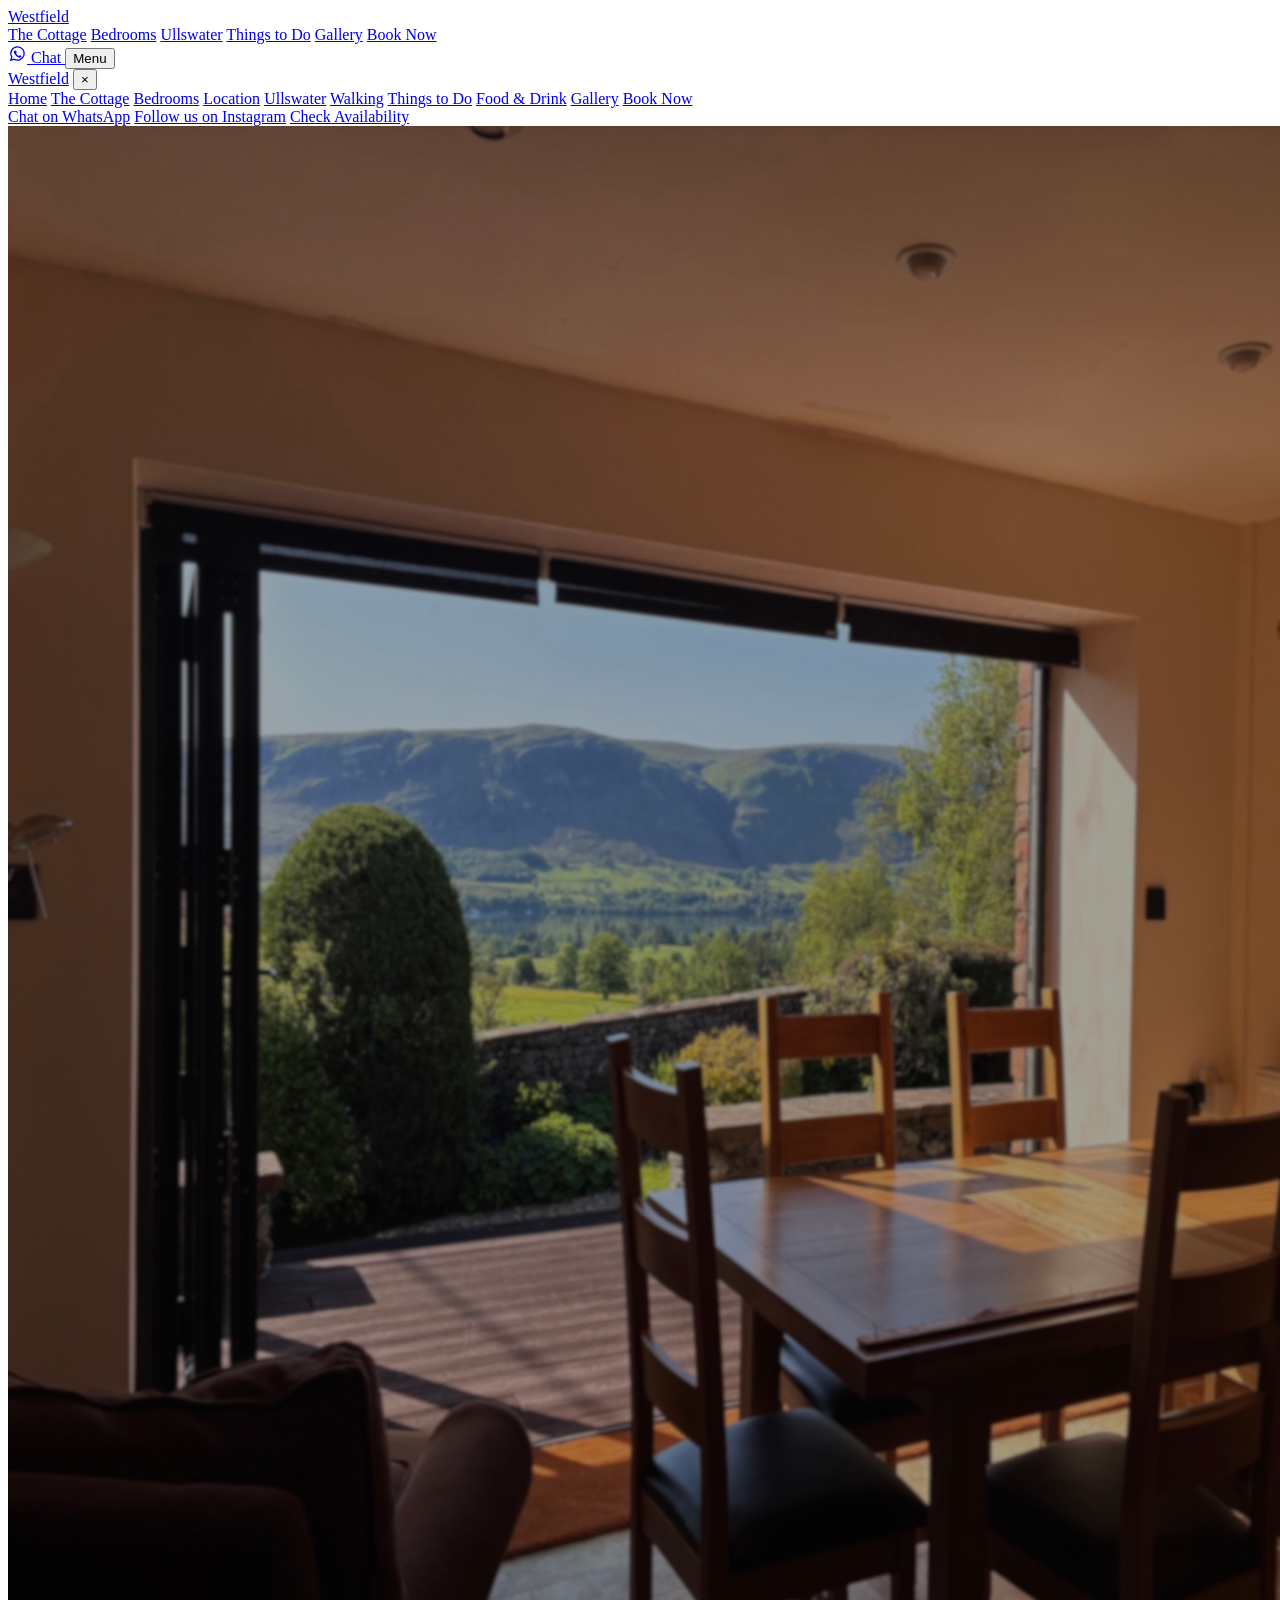
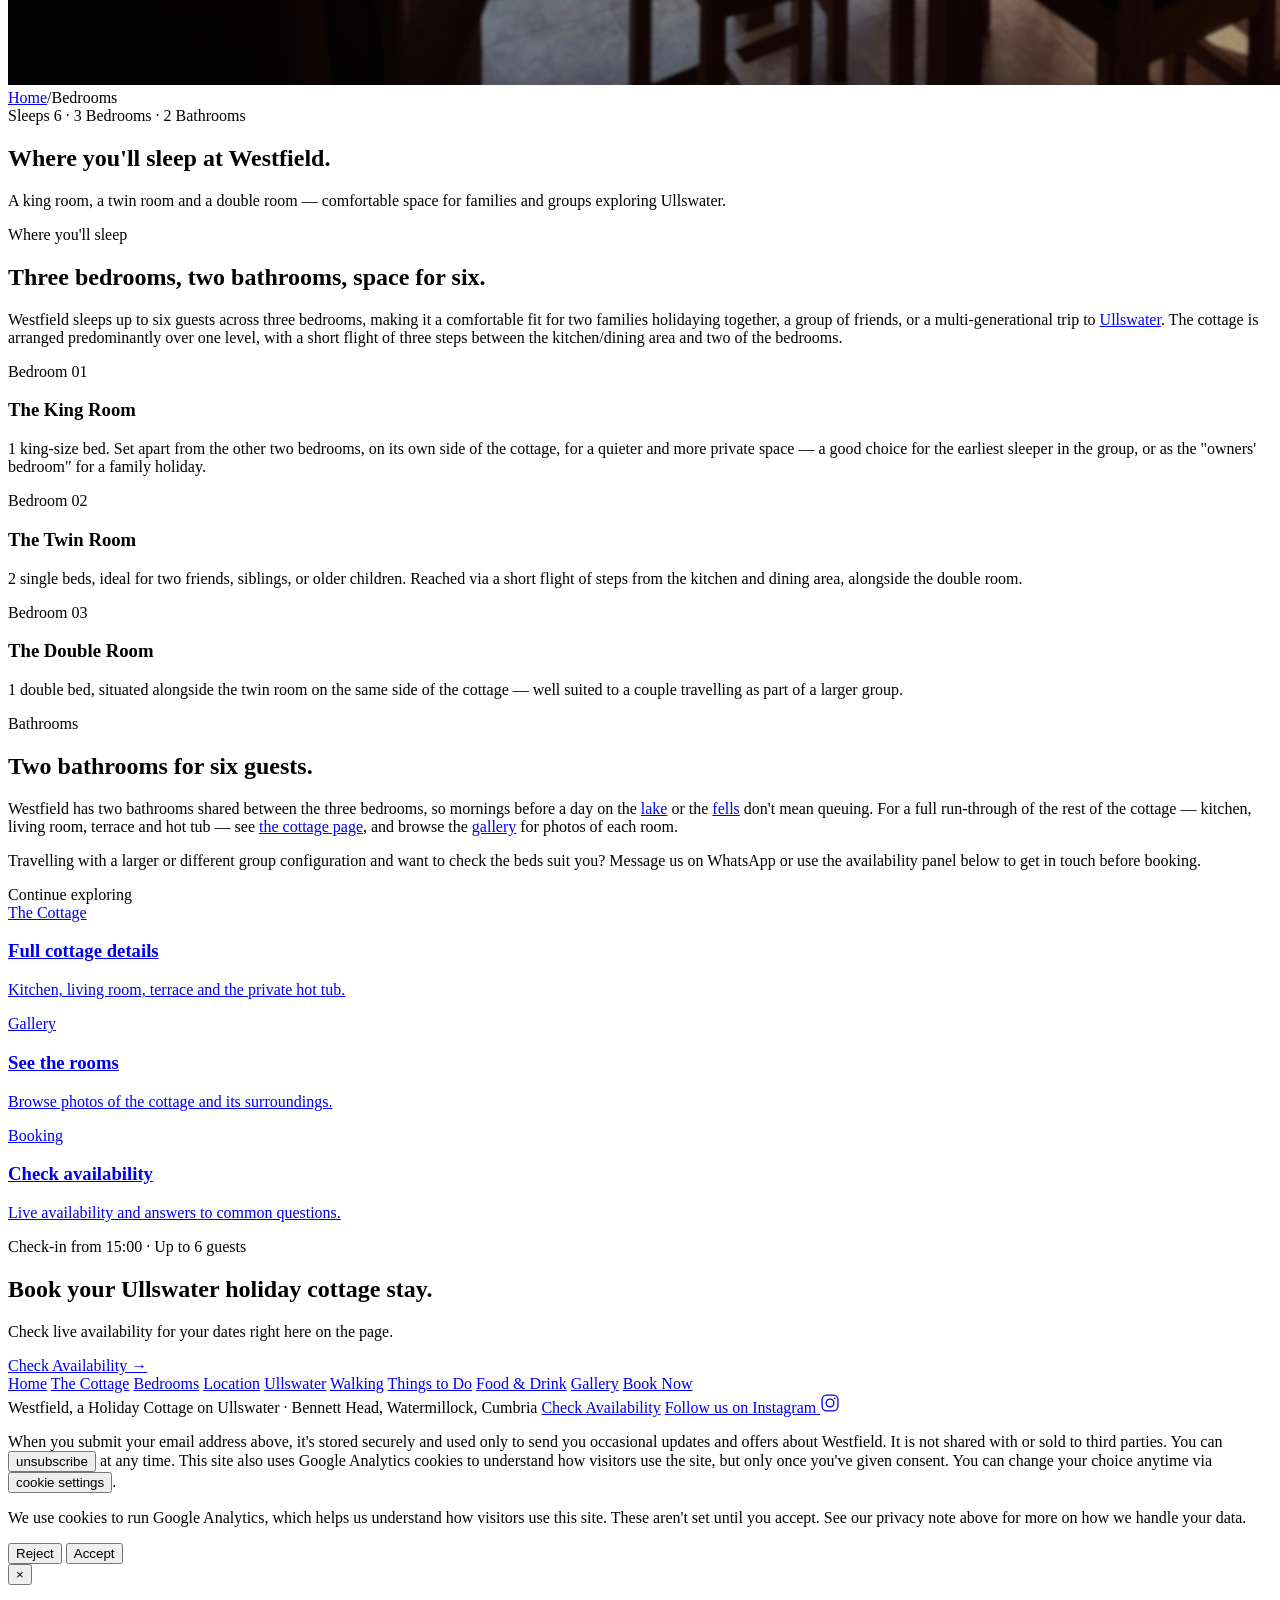
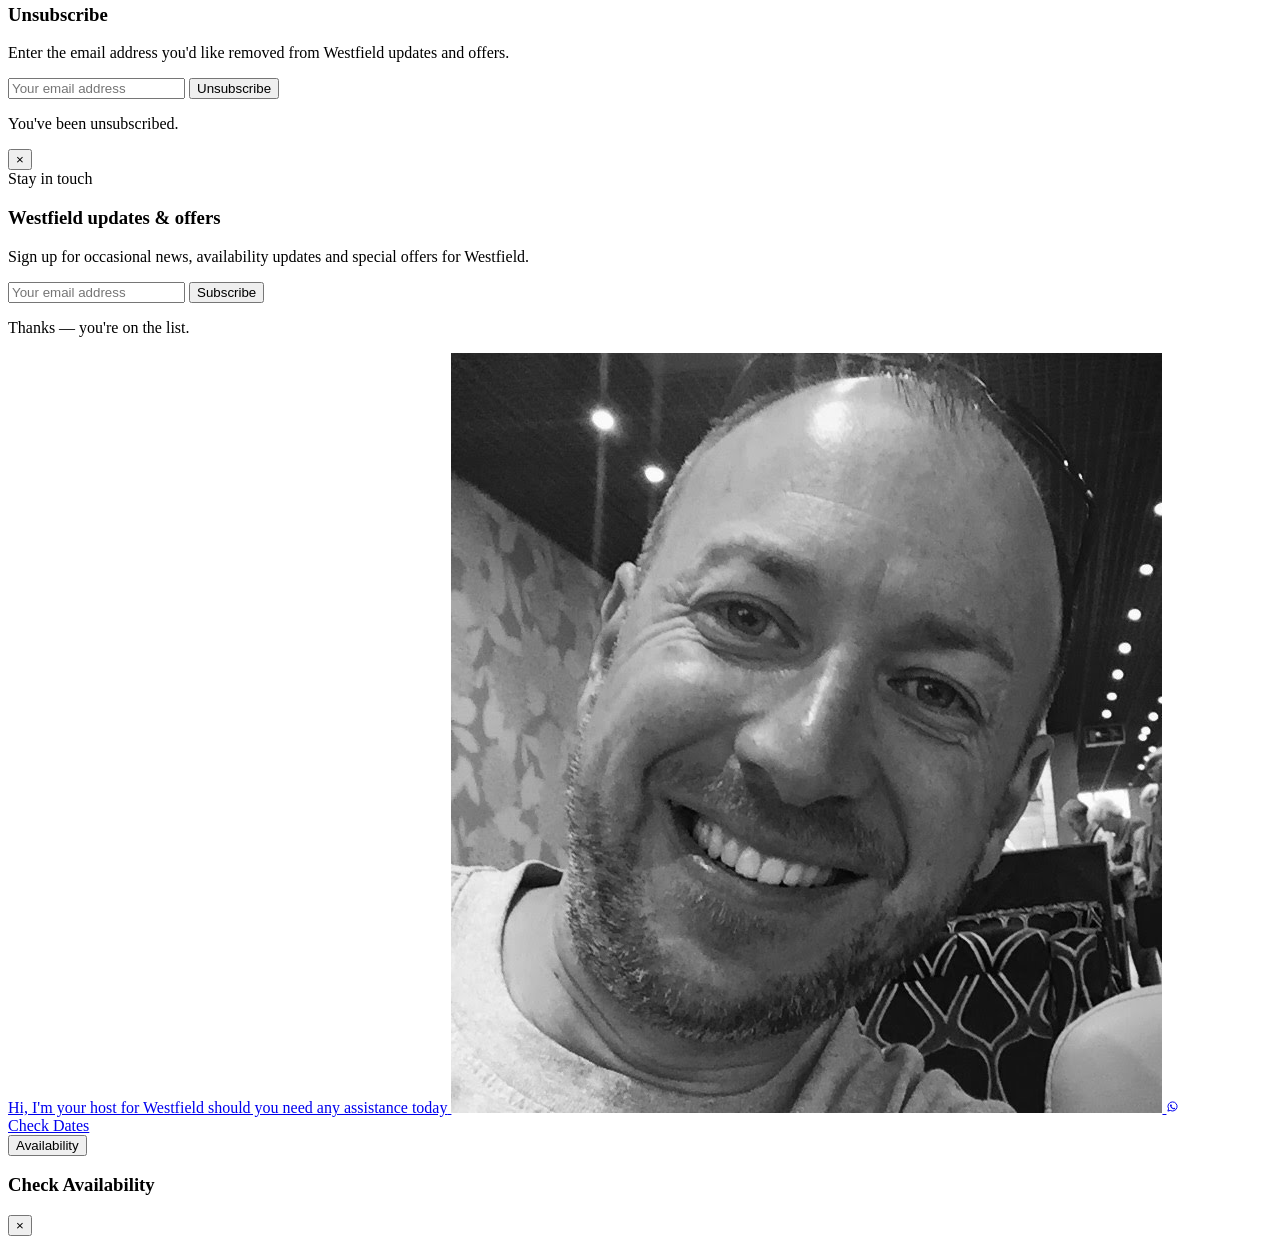
==== bedrooms.html @ de047c71 "Add files via upload" ====
<!DOCTYPE html>
<html lang="en-GB">
<head>
<meta charset="UTF-8">
<meta name="viewport" content="width=device-width, initial-scale=1.0">
<meta name="theme-color" content="#1a2429">
<title>Bedrooms · Sleeps 6 in 3 Bedrooms | Westfield, Ullswater</title>
<meta name="description" content="Full bedroom details for Westfield: a king room, a twin room and a double room, with two bathrooms, sleeping up to six guests near Ullswater, Watermillock.">
<meta name="robots" content="index, follow">
<link rel="canonical" href="https://www.staywestfield.uk/bedrooms.html">
<meta property="og:title" content="Bedrooms · Sleeps 6 in 3 Bedrooms | Westfield, Ullswater">
<meta property="og:description" content="Full bedroom details for Westfield: a king room, a twin room and a double room, with two bathrooms, sleeping up to six guests near Ullswater, Watermillock.">
<meta property="og:type" content="website">
<meta property="og:url" content="https://www.staywestfield.uk/bedrooms.html">
<meta property="og:image" content="https://www.staywestfield.uk/images/dining_ullswater_view.jpg">
<meta property="og:locale" content="en_GB">
<meta name="twitter:card" content="summary_large_image">
<link rel="icon" href="images/logo.png">
<link rel="preconnect" href="https://fonts.googleapis.com">
<link rel="preconnect" href="https://fonts.gstatic.com" crossorigin>
<link href="https://fonts.googleapis.com/css2?family=Fraunces:opsz,wght@9..144,300;9..144,400;9..144,500;9..144,600&family=Public+Sans:wght@300;400;500;600&family=IBM+Plex+Mono:wght@400;500&display=swap" rel="stylesheet">
<link rel="stylesheet" href="assets/styles.css">
<script type="application/ld+json">
{
  "@context": "https://schema.org",
  "@type": "BreadcrumbList",
  "itemListElement": [
    { "@type": "ListItem", "position": 1, "name": "Home", "item": "https://www.staywestfield.uk/" },
    { "@type": "ListItem", "position": 2, "name": "Bedrooms", "item": "https://www.staywestfield.uk/bedrooms.html" }
  ]
}
</script>

</head>
<body>

<header>
  <a href="index.html" class="mark">Westfield</a>
  <div class="header-right">
    <nav id="siteNav">
      <a href="cottage.html">The Cottage</a>
      <a href="bedrooms.html" aria-current="page">Bedrooms</a>
      <a href="ullswater.html">Ullswater</a>
      <a href="things-to-do.html">Things to Do</a>
      <a href="gallery.html">Gallery</a>
      <a href="booking.html">Book Now</a>
    </nav>
    <a href="https://wa.me/447554334030?text=Hi%20I%20would%20like%20to%20connect%20regarding%20Westfield%20On%20Ullswater" target="_blank" rel="noopener" class="header-whatsapp" aria-label="Message us on WhatsApp">
      <svg viewBox="0 0 24 24" width="19" height="19" fill="none" stroke="currentColor" stroke-width="1.6" aria-hidden="true">
        <path d="M12 3.5a8.4 8.4 0 0 0-7.2 12.7L3.5 20.5l4.4-1.3A8.4 8.4 0 1 0 12 3.5z"/>
        <path d="M8.7 8.9c.2-.5.4-.5.6-.5h.5c.2 0 .4 0 .5.4.2.5.6 1.5.6 1.6.1.1.1.3 0 .4-.1.2-.1.3-.2.4l-.4.4c-.1.1-.2.2-.1.4.2.3.7 1.1 1.5 1.8.9.8 1.6 1 1.9 1.2.2.1.3.1.4 0l.6-.7c.2-.2.3-.2.5-.1l1.4.7c.2.1.3.1.4.3 0 .1 0 .8-.3 1.2-.3.4-1.1.9-1.9.9-1 0-2.6-.4-4.2-2-1.7-1.6-2.6-3.5-2.7-3.8-.1-.3-.6-1.1-.6-1.9 0-.8.4-1.2.5-1.4z" fill="currentColor" stroke="none"/>
      </svg>
      <span class="header-whatsapp-label">Chat</span>
    </a>
    <button class="menu-trigger" id="menuTrigger" aria-expanded="false" aria-controls="mobileMenu">Menu</button>
  </div>
</header>

<div class="mobile-menu" id="mobileMenu">
  <div class="mobile-menu-top">
    <a href="index.html" class="mark">Westfield</a>
    <button class="mobile-menu-close" id="mobileMenuClose" aria-label="Close menu">&times;</button>
  </div>
  <nav>
    <a href="index.html">Home</a>
    <a href="cottage.html">The Cottage</a>
    <a href="bedrooms.html">Bedrooms</a>
    <a href="location.html">Location</a>
    <a href="ullswater.html">Ullswater</a>
    <a href="walking.html">Walking</a>
    <a href="things-to-do.html">Things to Do</a>
    <a href="food-drink.html">Food &amp; Drink</a>
    <a href="gallery.html">Gallery</a>
    <a href="booking.html">Book Now</a>
  </nav>
  <div class="mobile-menu-footer">
    <a href="https://wa.me/447554334030?text=Hi%20I%20would%20like%20to%20connect%20regarding%20Westfield%20On%20Ullswater" target="_blank" rel="noopener">Chat on WhatsApp</a>
    <a href="https://www.instagram.com/westfieldonullswater/?utm_source=ig_web_button_share_sheet" target="_blank" rel="noopener">Follow us on Instagram</a>
    <a href="#" class="open-availability">Check Availability</a>
  </div>
</div>

<section class="subhero">
  <div class="subhero-media"><img src="images/dining_ullswater_view.jpg" alt="Interior of Westfield holiday cottage near Ullswater, Watermillock" loading="eager" fetchpriority="high" decoding="async"></div>
  <div class="subhero-scrim"></div>
  <nav class="breadcrumb" aria-label="Breadcrumb">
    <a href="index.html">Home</a><span>/</span><span aria-current="page">Bedrooms</span>
  </nav>
  <div class="subhero-content">
    <div class="eyebrow">Sleeps 6 · 3 Bedrooms · 2 Bathrooms</div>
    <h1>Where you'll sleep at Westfield.</h1>
    <p>A king room, a twin room and a double room — comfortable space for families and groups exploring Ullswater.</p>
  </div>
</section>

<section class="about" id="about">
  <div class="wrap">
    <div class="reveal section-intro left">
      <div class="eyebrow">Where you'll sleep</div>
      <h2>Three bedrooms, two bathrooms, space for six.</h2>
      <div class="prose">
        <p>Westfield sleeps up to six guests across three bedrooms, making it a comfortable fit for two families holidaying together, a group of friends, or a multi-generational trip to <a href="ullswater.html">Ullswater</a>. The cottage is arranged predominantly over one level, with a short flight of three steps between the kitchen/dining area and two of the bedrooms.</p>
      </div>
    </div>
  </div>
</section>

<section class="rooms">
  <div class="wrap">
    <div class="room-grid">
      <div class="room-card reveal">
        <div class="room-num">Bedroom 01</div>
        <h3>The King Room</h3>
        <p>1 king-size bed. Set apart from the other two bedrooms, on its own side of the cottage, for a quieter and more private space — a good choice for the earliest sleeper in the group, or as the "owners' bedroom" for a family holiday.</p>
      </div>
      <div class="room-card reveal">
        <div class="room-num">Bedroom 02</div>
        <h3>The Twin Room</h3>
        <p>2 single beds, ideal for two friends, siblings, or older children. Reached via a short flight of steps from the kitchen and dining area, alongside the double room.</p>
      </div>
      <div class="room-card reveal">
        <div class="room-num">Bedroom 03</div>
        <h3>The Double Room</h3>
        <p>1 double bed, situated alongside the twin room on the same side of the cottage — well suited to a couple travelling as part of a larger group.</p>
      </div>
    </div>
  </div>
</section>

<section class="about">
  <div class="wrap">
    <div class="reveal section-intro left">
      <div class="eyebrow">Bathrooms</div>
      <h2>Two bathrooms for six guests.</h2>
      <div class="prose">
        <p>Westfield has two bathrooms shared between the three bedrooms, so mornings before a day on the <a href="ullswater.html">lake</a> or the <a href="walking.html">fells</a> don't mean queuing. For a full run-through of the rest of the cottage — kitchen, living room, terrace and hot tub — see <a href="cottage.html">the cottage page</a>, and browse the <a href="gallery.html">gallery</a> for photos of each room.</p>
        <p>Travelling with a larger or different group configuration and want to check the beds suit you? Message us on WhatsApp or use the availability panel below to get in touch before booking.</p>
      </div>
    </div>
  </div>
</section>
<section class="explore-more">
  <div class="wrap">
    <div class="eyebrow">Continue exploring</div>
    <div class="explore-grid">
      <a class="explore-card reveal" href="cottage.html">
        <div class="eyebrow">The Cottage</div>
        <h3>Full cottage details</h3>
        <p>Kitchen, living room, terrace and the private hot tub.</p>
      </a>
      <a class="explore-card reveal" href="gallery.html">
        <div class="eyebrow">Gallery</div>
        <h3>See the rooms</h3>
        <p>Browse photos of the cottage and its surroundings.</p>
      </a>
      <a class="explore-card reveal" href="booking.html">
        <div class="eyebrow">Booking</div>
        <h3>Check availability</h3>
        <p>Live availability and answers to common questions.</p>
      </a>
    </div>
  </div>
</section><section class="cta" id="book">
  <div class="wrap">
    <div class="eyebrow" style="justify-content:center;">Check-in from 15:00 · Up to 6 guests</div>
    <h2>Book your Ullswater holiday cottage stay.</h2>
    <p>Check live availability for your dates right here on the page.</p>
    <a class="btn open-availability" href="#">Check Availability →</a>
  </div>
</section>

<footer>
  <nav class="footer-sitemap" aria-label="Site pages">
    <div class="wrap">
      <a href="index.html">Home</a>
      <a href="cottage.html">The Cottage</a>
      <a href="bedrooms.html">Bedrooms</a>
      <a href="location.html">Location</a>
      <a href="ullswater.html">Ullswater</a>
      <a href="walking.html">Walking</a>
      <a href="things-to-do.html">Things to Do</a>
      <a href="food-drink.html">Food &amp; Drink</a>
      <a href="gallery.html">Gallery</a>
      <a href="booking.html">Book Now</a>
    </div>
  </nav>
  <div class="wrap footer-inner">
    <span>Westfield, a Holiday Cottage on Ullswater · Bennett Head, Watermillock, Cumbria</span>
    <a href="#" class="open-availability footer-check-availability">Check Availability</a>
    <a href="https://www.instagram.com/westfieldonullswater/?utm_source=ig_web_button_share_sheet" target="_blank" rel="noopener" class="footer-social" aria-label="Follow Westfield on Instagram">
      <span class="footer-social-label">Follow us on Instagram</span>
      <svg viewBox="0 0 24 24" width="20" height="20" fill="none" stroke="currentColor" stroke-width="1.6" aria-hidden="true">
        <rect x="2.5" y="2.5" width="19" height="19" rx="5.5"/>
        <circle cx="12" cy="12" r="4.6"/>
        <circle cx="17.6" cy="6.4" r="1.1" fill="currentColor" stroke="none"/>
      </svg>
    </a>
  </div>
</footer>

<div class="privacy-note">
  <p>When you submit your email address above, it's stored securely and used only to send you occasional updates and offers about Westfield. It is not shared with or sold to third parties. You can <button type="button" class="privacy-unsub-trigger" id="unsubTrigger">unsubscribe</button> at any time. This site also uses Google Analytics cookies to understand how visitors use the site, but only once you've given consent. You can change your choice anytime via <button type="button" class="cookie-settings-trigger" id="cookieSettingsTrigger">cookie settings</button>.</p>
</div>

<div class="cookie-banner" id="cookieBanner">
  <p>We use cookies to run Google Analytics, which helps us understand how visitors use this site. These aren't set until you accept. See our privacy note above for more on how we handle your data.</p>
  <div class="cookie-banner-actions">
    <button type="button" class="cookie-reject" id="cookieReject">Reject</button>
    <button type="button" class="cookie-accept" id="cookieAccept">Accept</button>
  </div>
</div>

<div class="modal-overlay" id="unsubOverlay">
  <div class="modal-box" id="unsubBox">
    <button class="modal-close" id="unsubClose" aria-label="Close">&times;</button>
    <h3>Unsubscribe</h3>
    <p>Enter the email address you'd like removed from Westfield updates and offers.</p>
    <form class="modal-form" id="unsubForm">
      <input type="email" name="email" placeholder="Your email address" required aria-label="Email address">
      <button type="submit">Unsubscribe</button>
    </form>
    <p class="modal-success">You've been unsubscribed.</p>
  </div>
</div>

<div class="newsletter-box" id="newsletterBox">
  <button class="newsletter-close" id="newsletterClose" aria-label="Close">&times;</button>
  <div class="eyebrow">Stay in touch</div>
  <h3>Westfield updates &amp; offers</h3>
  <p>Sign up for occasional news, availability updates and special offers for Westfield.</p>
  <form class="newsletter-form" id="newsletterForm">
    <input type="email" name="email" placeholder="Your email address" required aria-label="Email address">
    <button type="submit">Subscribe</button>
  </form>
  <p class="newsletter-success">Thanks — you're on the list.</p>
</div>

<a href="https://wa.me/447554334030?text=Hi%20I%20would%20like%20to%20connect%20regarding%20Westfield%20On%20Ullswater" target="_blank" rel="noopener" class="chat-bubble" id="chatBubble" aria-label="Chat with us on WhatsApp">
  <span class="chat-greeting">Hi, I'm your host for Westfield should you need any assistance today</span>
  <span class="chat-avatar-wrap">
    <span class="chat-bubble-avatar">
      <img src="images/selfie.jpg" alt="James, host of Westfield" loading="lazy" decoding="async">
    </span>
    <span class="chat-bubble-badge">
      <svg viewBox="0 0 24 24" width="13" height="13" fill="none" stroke="currentColor" stroke-width="1.8" aria-hidden="true">
        <path d="M12 3.5a8.4 8.4 0 0 0-7.2 12.7L3.5 20.5l4.4-1.3A8.4 8.4 0 1 0 12 3.5z"/>
        <path d="M8.7 8.9c.2-.5.4-.5.6-.5h.5c.2 0 .4 0 .5.4.2.5.6 1.5.6 1.6.1.1.1.3 0 .4-.1.2-.1.3-.2.4l-.4.4c-.1.1-.2.2-.1.4.2.3.7 1.1 1.5 1.8.9.8 1.6 1 1.9 1.2.2.1.3.1.4 0l.6-.7c.2-.2.3-.2.5-.1l1.4.7c.2.1.3.1.4.3 0 .1 0 .8-.3 1.2-.3.4-1.1.9-1.9.9-1 0-2.6-.4-4.2-2-1.7-1.6-2.6-3.5-2.7-3.8-.1-.3-.6-1.1-.6-1.9 0-.8.4-1.2.5-1.4z" fill="currentColor" stroke="none"/>
      </svg>
    </span>
  </span></a>

<div class="mobile-book-bar">
  <a href="#" class="open-availability">Check Dates</a>
</div>

<button type="button" class="availability-tab" id="availabilityTab" aria-expanded="false" aria-controls="availabilityPanel">Availability</button>
<div class="availability-backdrop" id="availabilityBackdrop"></div>
<div class="availability-panel" id="availabilityPanel">
  <div class="availability-panel-header">
    <h3>Check Availability</h3>
    <button type="button" class="availability-panel-close" id="availabilityClose" aria-label="Close availability calendar">&times;</button>
  </div>
  <div class="availability-panel-body">
    <script id="InnStyle-js" src="https://developer.innstyle.co.uk/calendar.min.js"></script>
    <script>InnStyle('staywestfield');</script>
  </div>
</div>

<script src="assets/site.js"></script>
</body>
</html>
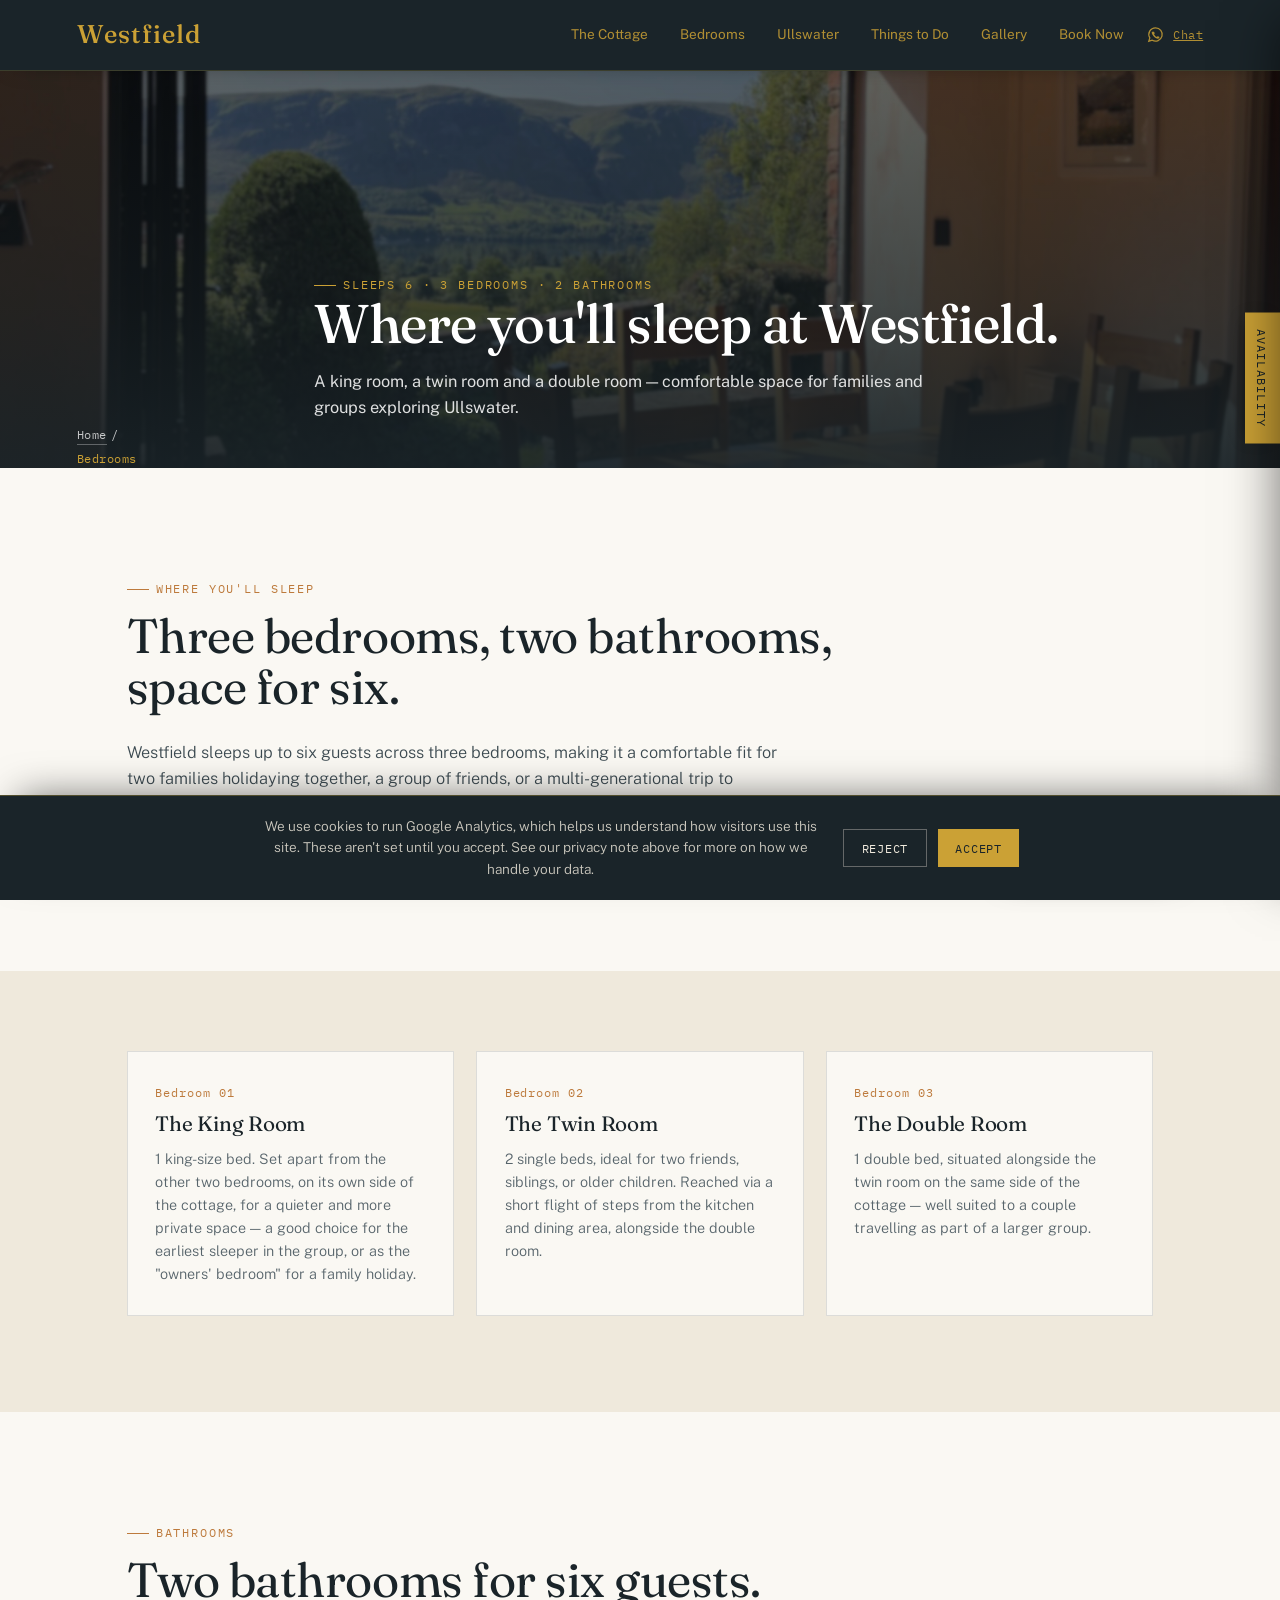
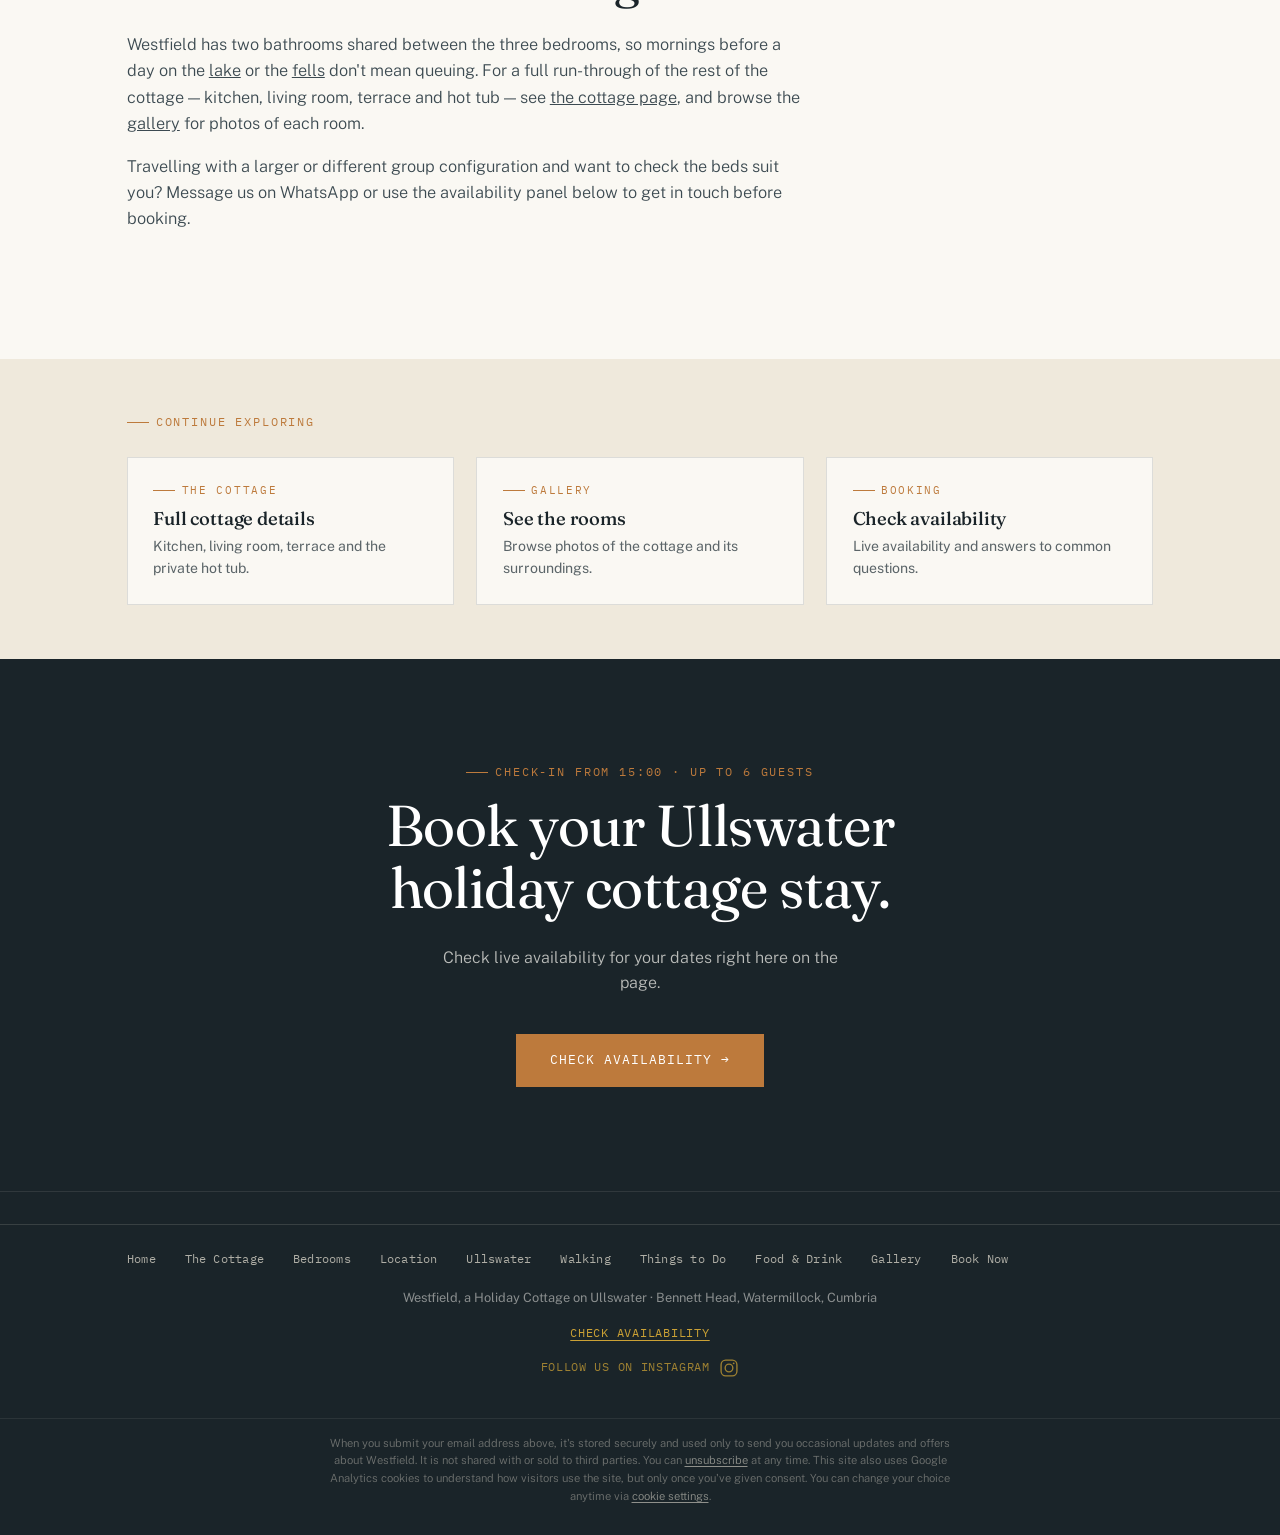
==== commit 4d2baad7: "Add files via upload" ====
--- a/bedrooms.html
+++ b/bedrooms.html
@@ -19,7 +19,967 @@
 <link rel="preconnect" href="https://fonts.googleapis.com">
 <link rel="preconnect" href="https://fonts.gstatic.com" crossorigin>
 <link href="https://fonts.googleapis.com/css2?family=Fraunces:opsz,wght@9..144,300;9..144,400;9..144,500;9..144,600&family=Public+Sans:wght@300;400;500;600&family=IBM+Plex+Mono:wght@400;500&display=swap" rel="stylesheet">
-<link rel="stylesheet" href="assets/styles.css">
+<style>
+  :root{
+    --slate:#25333a;
+    --slate-deep:#1a2429;
+    --lake:#4e7a8c;
+    --moss:#5f6f47;
+    --stone:#efe9dc;
+    --amber:#bd7a3c;
+    --gold:#cba135;
+    --off-white:#faf8f3;
+    --line: rgba(37,51,58,0.14);
+    --max: 1180px;
+  }
+  *{box-sizing:border-box; margin:0; padding:0;}
+  html, body{max-width:100%; overflow-x:hidden;}
+  html{scroll-behavior:smooth;}
+  body{
+    background:var(--off-white);
+    color:var(--slate-deep);
+    font-family:'Public Sans', sans-serif;
+    font-weight:400;
+    line-height:1.6;
+    -webkit-font-smoothing:antialiased;
+  }
+  @media (prefers-reduced-motion: reduce){
+    html{scroll-behavior:auto;}
+    *{animation-duration:0.01ms !important; animation-iteration-count:1 !important; transition-duration:0.01ms !important;}
+  }
+  a{color:inherit;}
+  img{display:block; width:100%; height:100%; object-fit:cover;}
+  h1,h2,h3{font-family:'Fraunces', serif; font-weight:500; letter-spacing:-0.01em; line-height:1.08;}
+  .eyebrow{
+    font-family:'IBM Plex Mono', monospace;
+    font-size:0.72rem;
+    letter-spacing:0.16em;
+    text-transform:uppercase;
+    color:var(--amber);
+    display:flex;
+    align-items:center;
+    gap:0.6em;
+  }
+  .eyebrow::before{content:""; width:22px; height:1px; background:var(--amber); display:inline-block;}
+  .wrap{max-width:var(--max); margin:0 auto; padding:0 6vw;}
+
+  .contours{position:absolute; inset:0; pointer-events:none; opacity:0.5;}
+  .contours svg{width:100%; height:100%;}
+
+  header{
+    position:fixed; top:0; left:0; right:0; z-index:50;
+    display:flex; justify-content:space-between; align-items:center;
+    padding:1.2rem 6vw;
+    background:var(--slate-deep);
+    border-bottom:1px solid rgba(212,175,55,0.18);
+    box-shadow:0 8px 24px -18px rgba(0,0,0,0.6);
+  }
+  header .mark{
+    font-family:'Fraunces', serif; font-weight:500; font-size:1.6rem; letter-spacing:0.04em;
+    color:var(--gold);
+    line-height:1;
+    text-decoration:none;
+  }
+  header nav{display:flex; gap:2rem; font-size:0.85rem; flex-wrap:nowrap; white-space:nowrap;}
+  header nav a{color:var(--gold); text-decoration:none; opacity:0.85; transition:opacity .2s; padding:0.3rem 0;}
+  header nav a:hover{opacity:1;}
+  header nav a:focus-visible, a:focus-visible, button:focus-visible{
+    outline:2px solid var(--gold); outline-offset:3px;
+  }
+  @media (max-width:1000px) and (min-width:861px){ header nav{gap:1.2rem; font-size:0.78rem;} }
+  @media (max-width:860px){ header nav{display:none;} }
+  .menu-trigger{
+    display:none; background:none; border:none; cursor:pointer;
+    color:var(--gold); font-family:'IBM Plex Mono', monospace;
+    font-size:0.8rem; letter-spacing:0.08em; text-transform:uppercase;
+    padding:0.5rem 0.2rem;
+  }
+  @media (max-width:860px){ .menu-trigger{display:inline-block;} }
+
+  .mobile-menu{
+    position:fixed; inset:0; z-index:95;
+    background:var(--slate-deep);
+    display:none;
+    flex-direction:column;
+    padding:1.2rem 6vw 2rem;
+  }
+  .mobile-menu.is-open{display:flex;}
+  .mobile-menu-top{display:flex; justify-content:space-between; align-items:center; margin-bottom:2.5rem;}
+  .mobile-menu-close{
+    background:none; border:none; cursor:pointer; color:var(--gold);
+    font-size:2rem; line-height:1; padding:0.3rem;
+  }
+  .mobile-menu nav{display:flex; flex-direction:column; gap:0.4rem;}
+  .mobile-menu nav a{
+    color:var(--stone); text-decoration:none;
+    font-family:'Fraunces', serif; font-size:1.7rem; font-weight:400;
+    padding:0.7rem 0; border-bottom:1px solid rgba(239,233,220,0.1);
+  }
+  .mobile-menu-footer{
+    margin-top:auto; display:flex; flex-direction:column; gap:1rem;
+    padding-top:2rem;
+  }
+  .mobile-menu-footer a{
+    color:var(--gold); text-decoration:none;
+    font-family:'IBM Plex Mono', monospace; font-size:0.85rem; letter-spacing:0.04em;
+  }
+  .header-right{display:flex; align-items:center; gap:1.4rem;}
+  .header-whatsapp{
+    display:inline-flex; align-items:center; justify-content:center; gap:0.5rem;
+    color:var(--gold); opacity:0.85; transition:opacity .2s ease;
+  }
+  .header-whatsapp:hover{opacity:1;}
+  .header-whatsapp-label{
+    font-family:'IBM Plex Mono', monospace; font-size:0.78rem;
+    letter-spacing:0.04em;
+  }
+
+  .hero{
+    position:relative;
+    height:100svh;
+    min-height:560px;
+    overflow:hidden;
+    color:#fff;
+    display:flex;
+    align-items:flex-end;
+  }
+  .hero-media{position:absolute; inset:0; z-index:0; overflow:hidden; background:#efeee9;}
+  .hero-img{
+    position:absolute; inset:0; width:100%; height:100%;
+    object-fit:cover;
+    filter:saturate(0.95) brightness(0.8);
+    transform:scale(1);
+    opacity:0;
+    transition:opacity 3.8s ease;
+  }
+  .hero-img-a{opacity:1; z-index:1; transform:scale(1);}
+  .hero-img-a.is-fading{opacity:0;}
+  .hero-img-b{z-index:2;}
+  .hero-img-b.is-visible{opacity:1;}
+  .hero-img.is-zooming{animation:heroZoom 7.5s ease-out forwards;}
+  .hero-img-a.is-zooming{animation:heroZoomLogo 2.2s ease-out forwards;}
+  @keyframes heroZoom{ from{transform:scale(1);} to{transform:scale(1.3);} }
+  @keyframes heroZoomLogo{ from{transform:scale(1);} to{transform:scale(1.15);} }
+  .hero-scrim{
+    position:absolute; inset:0; z-index:3;
+    background:var(--slate-deep);
+    opacity:0;
+    pointer-events:none;
+    transition:opacity .05s linear;
+  }
+  .hero::after{
+    content:"";
+    position:absolute; inset:0; z-index:3;
+    background:linear-gradient(180deg, rgba(26,36,41,0.15) 0%, rgba(26,36,41,0.05) 35%, rgba(26,36,41,0.85) 100%);
+  }
+  .hero-content{
+    position:relative; z-index:4; padding:0 6vw 4.5rem; width:100%;
+    opacity:0; transform:translateY(48px);
+    transition:opacity 2.2s ease, transform 2.2s ease;
+  }
+  .hero-content.is-visible{opacity:1; transform:translateY(0);}
+  .hero-content .eyebrow{color:var(--stone); margin-bottom:1.1rem;}
+  .hero-content .eyebrow::before{background:var(--stone);}
+  .hero h1{
+    font-size:clamp(2.6rem, 6.5vw, 5.2rem);
+    max-width:16ch;
+    font-weight:400;
+  }
+  .hero h1 em{font-style:italic; color:var(--stone); font-weight:300;}
+  .hero-sub{
+    max-width:44ch; margin-top:1.2rem; font-size:1.05rem; color:rgba(255,255,255,0.82);
+    font-weight:300;
+  }
+  .hero-facts{
+    display:flex; gap:2.2rem; margin-top:2.4rem; flex-wrap:wrap;
+    font-family:'IBM Plex Mono', monospace; font-size:0.78rem; letter-spacing:0.05em;
+    text-transform:uppercase; color:var(--stone);
+  }
+  .hero-facts span strong{display:block; font-family:'Fraunces', serif; font-size:1.5rem; color:#fff; letter-spacing:0; text-transform:none; font-weight:400;}
+
+  .scroll-cue{
+    position:absolute; bottom:1.6rem; right:6vw; z-index:4;
+    writing-mode:vertical-rl; color:rgba(255,255,255,0.6);
+    font-family:'IBM Plex Mono', monospace; font-size:0.7rem; letter-spacing:0.14em;
+    display:flex; align-items:center; gap:0.6rem;
+  }
+  .scroll-cue::after{content:""; width:1px; height:40px; background:rgba(255,255,255,0.4);}
+
+  .highlights{
+    background:var(--slate-deep); color:var(--stone);
+    padding:3.6rem 0; position:relative; overflow:hidden;
+  }
+  .highlights .wrap{
+    display:grid; grid-template-columns:repeat(3,1fr); gap:2.5rem;
+    position:relative; z-index:1;
+  }
+  @media (max-width:820px){ .highlights .wrap{grid-template-columns:1fr;} }
+  .h-item{border-left:1px solid rgba(239,233,220,0.25); padding-left:1.4rem;}
+  .h-item h3{font-size:1.25rem; color:#fff; margin-bottom:0.5rem; font-weight:400;}
+  .h-item p{font-size:0.92rem; color:rgba(239,233,220,0.72); font-weight:300;}
+
+  .about{padding:7rem 0 5rem; position:relative;}
+  .about .grid{display:grid; grid-template-columns:0.9fr 1.1fr; gap:5vw; align-items:start;}
+  @media (max-width:900px){ .about .grid{grid-template-columns:1fr; gap:2.5rem;} }
+  .about h2{font-size:clamp(2rem,4vw,3rem); font-weight:400; margin:0.7rem 0 1.6rem;}
+  .about p{color:#3c4a51; max-width:60ch; margin-bottom:1.1rem; font-weight:300; font-size:1.02rem;}
+  .about-figure{position:relative; aspect-ratio:4/5; overflow:hidden; border-radius:2px;}
+  .about-figure .contours{opacity:0.9; mix-blend-mode:soft-light;}
+
+  .divider{position:relative; height:120px; overflow:hidden; background:var(--stone);}
+
+  .rooms{background:var(--stone); padding:5rem 0 6rem;}
+  .rooms-head{display:flex; justify-content:space-between; align-items:flex-end; gap:2rem; margin-bottom:3rem; flex-wrap:wrap;}
+  .rooms-head h2{font-size:clamp(1.9rem,3.4vw,2.6rem); font-weight:400;}
+  .room-grid{display:grid; grid-template-columns:repeat(3, 1fr); gap:1.4rem;}
+  @media (max-width:860px){ .room-grid{grid-template-columns:1fr;} }
+  .room-card{
+    background:var(--off-white); border:1px solid var(--line); padding:1.9rem 1.7rem;
+    display:flex; flex-direction:column; gap:0.7rem;
+    transition:transform .35s ease, box-shadow .35s ease;
+  }
+  .room-card:hover{transform:translateY(-4px); box-shadow:0 18px 34px -22px rgba(26,36,41,0.35);}
+  .room-num{font-family:'IBM Plex Mono', monospace; font-size:0.75rem; color:var(--amber); letter-spacing:0.08em;}
+  .room-card h3{font-size:1.3rem; font-weight:400;}
+  .room-card p{font-size:0.9rem; color:#57646b; font-weight:300;}
+
+  .gallery{padding:5.5rem 0; background:var(--off-white);}
+  .gallery-head{margin-bottom:2.4rem;}
+  .gallery-title-line{display:flex; align-items:center; gap:0.9rem;}
+  .gallery-head h2{font-size:clamp(1.9rem,3.4vw,2.6rem); font-weight:400; margin-top:0.6rem;}
+  .g-grid{
+    display:grid;
+    grid-template-columns:repeat(6, 1fr);
+    grid-auto-rows:14vw;
+    gap:0.6rem;
+  }
+  @media (max-width:820px){ .g-grid{grid-template-columns:repeat(2,1fr); grid-auto-rows:38vw;} }
+  .g-item{overflow:hidden; position:relative;}
+  .g-item img{transition:transform .6s ease;}
+  .g-item:hover img{transform:scale(1.06);}
+  .g-item.a{grid-column:span 4; grid-row:span 2;}
+  .g-item.b{grid-column:span 2; grid-row:span 1;}
+  .g-item.c{grid-column:span 2; grid-row:span 1;}
+  .g-item.d{grid-column:span 3; grid-row:span 1;}
+  .g-item.d img{object-fit:contain; background:var(--slate-deep);}
+  .g-item.e{grid-column:span 3; grid-row:span 1;}
+  @media (max-width:820px){ .g-item.a,.g-item.b,.g-item.c,.g-item.d,.g-item.e{grid-column:span 1; grid-row:span 1;} }
+
+  .amenities{background:var(--slate); color:var(--stone); padding:6rem 0;}
+  .amenities .wrap > .eyebrow{color:var(--stone);}
+  .amenities .wrap > .eyebrow::before{background:var(--stone);}
+  .amenities h2{font-size:clamp(1.9rem,3.4vw,2.6rem); font-weight:400; margin:0.6rem 0 3rem; max-width:16ch;}
+  .amen-grid{
+    display:grid; grid-template-columns:repeat(4,1fr); gap:0;
+    border-top:1px solid rgba(239,233,220,0.18);
+    border-left:1px solid rgba(239,233,220,0.18);
+  }
+  @media (max-width:820px){ .amen-grid{grid-template-columns:repeat(2,1fr);} }
+  .amen-item{
+    padding:1.4rem 1.4rem 1.4rem 0;
+    border-bottom:1px solid rgba(239,233,220,0.18);
+    border-right:1px solid rgba(239,233,220,0.18);
+    padding-left:1.4rem;
+    font-size:0.95rem; font-weight:300;
+    display:flex; align-items:center; min-height:76px;
+  }
+
+  .setting{padding:6.5rem 0; position:relative; overflow:hidden;}
+  .setting .grid{display:grid; grid-template-columns:1fr 1fr; gap:4vw; align-items:center;}
+  @media (max-width:900px){ .setting .grid{grid-template-columns:1fr;} }
+  .setting h2{font-size:clamp(1.9rem,3.4vw,2.6rem); font-weight:400; margin:0.7rem 0 1.4rem;}
+  .setting p{color:#3c4a51; font-weight:300; margin-bottom:1rem; max-width:52ch;}
+  .setting-figure{aspect-ratio:1/1; position:relative; overflow:hidden;}
+
+  .host{background:var(--stone); padding:5rem 0;}
+  .host .card{
+    display:flex; gap:2rem; align-items:center; background:var(--off-white);
+    border:1px solid var(--line); padding:2.4rem; max-width:720px;
+  }
+  @media (max-width:600px){ .host .card{flex-direction:column; text-align:center;} }
+  .host .photo{width:96px; height:96px; border-radius:50%; overflow:hidden; flex-shrink:0;}
+  .host h3{font-size:1.3rem; font-weight:500; margin-bottom:0.3rem;}
+  .host p{font-size:0.92rem; color:#57646b; font-weight:300;}
+
+  .cta{
+    background:var(--slate-deep); color:#fff; padding:6.5rem 0; text-align:center;
+    position:relative; overflow:hidden;
+  }
+  .cta h2{font-size:clamp(2.2rem,5vw,3.6rem); font-weight:400; max-width:16ch; margin:0.8rem auto 1.6rem;}
+  .cta p{color:rgba(250,248,243,0.72); max-width:42ch; margin:0 auto 2.4rem; font-weight:300;}
+  .btn{
+    display:inline-flex; align-items:center; gap:0.6rem;
+    background:var(--amber); color:#fff; text-decoration:none;
+    padding:1rem 2.1rem; font-family:'IBM Plex Mono', monospace;
+    font-size:0.8rem; letter-spacing:0.08em; text-transform:uppercase;
+    transition:background .25s ease, transform .25s ease;
+  }
+  .btn:hover{background:#a8672f; transform:translateY(-2px);}
+
+  .mobile-book-bar{
+    display:none;
+    position:fixed; left:0; right:0; bottom:0; z-index:70;
+    background:var(--slate-deep);
+    border-top:1px solid rgba(212,175,55,0.25);
+    padding:0.8rem 6vw;
+    box-shadow:0 -10px 24px -14px rgba(0,0,0,0.5);
+  }
+  .mobile-book-bar a{
+    display:block; text-align:center;
+    background:var(--amber); color:#fff; text-decoration:none;
+    padding:0.85rem 1rem; font-family:'IBM Plex Mono', monospace;
+    font-size:0.78rem; letter-spacing:0.06em; text-transform:uppercase;
+  }
+  @media (max-width:640px){
+    .mobile-book-bar{display:block;}
+    body{padding-bottom:4.2rem;}
+  }
+
+  footer{
+    background:var(--slate-deep); color:rgba(250,248,243,0.5);
+    padding:2rem 0 2.5rem; font-size:0.8rem; text-align:center;
+    border-top:1px solid rgba(239,233,220,0.1);
+  }
+  footer a{text-decoration:underline; text-underline-offset:3px;}
+  .footer-inner{
+    display:flex; flex-direction:column; align-items:center; justify-content:center; gap:0.9rem;
+    flex-wrap:wrap;
+  }
+  .footer-check-availability{
+    color:var(--gold); text-decoration:underline; text-underline-offset:3px;
+    font-family:'IBM Plex Mono', monospace; font-size:0.78rem;
+    letter-spacing:0.06em; text-transform:uppercase;
+  }
+  .footer-social{
+    color:var(--gold); opacity:0.75; text-decoration:none;
+    display:inline-flex; align-items:center; justify-content:center; gap:0.6rem;
+    transition:opacity .2s ease;
+  }
+  .footer-social:hover{opacity:1;}
+  .footer-social-label{
+    font-family:'IBM Plex Mono', monospace; font-size:0.72rem;
+    letter-spacing:0.06em; text-transform:uppercase;
+  }
+
+  .privacy-note{
+    background:var(--slate-deep);
+    border-top:1px solid rgba(239,233,220,0.08);
+    padding:1rem 6vw 1.8rem;
+    text-align:center;
+  }
+  .privacy-note p{
+    max-width:640px; margin:0 auto;
+    font-size:0.7rem; line-height:1.6;
+    color:rgba(239,233,220,0.4);
+    font-weight:300;
+  }
+  .privacy-note a{color:rgba(239,233,220,0.55); text-decoration:underline; text-underline-offset:2px;}
+  .privacy-note button.privacy-unsub-trigger{
+    background:none; border:none; padding:0; margin:0; cursor:pointer;
+    font:inherit; color:rgba(239,233,220,0.55);
+    text-decoration:underline; text-underline-offset:2px;
+  }
+  .privacy-note .cookie-settings-trigger{
+    background:none; border:none; padding:0; margin:0; cursor:pointer;
+    font:inherit; color:rgba(239,233,220,0.55);
+    text-decoration:underline; text-underline-offset:2px;
+  }
+
+  .cookie-banner{
+    position:fixed; left:0; right:0; bottom:0; z-index:100;
+    background:var(--slate-deep); color:var(--stone);
+    border-top:1px solid rgba(212,175,55,0.3);
+    box-shadow:0 -16px 40px -20px rgba(0,0,0,0.6);
+    padding:1.2rem 6vw;
+    display:none;
+    align-items:center; justify-content:center; gap:1.4rem;
+    flex-wrap:wrap; text-align:center;
+  }
+  .cookie-banner.is-visible{display:flex;}
+  .cookie-banner p{
+    font-size:0.85rem; font-weight:300; max-width:560px;
+    color:rgba(239,233,220,0.85); margin:0;
+  }
+  .cookie-banner a{color:var(--gold); text-decoration:underline; text-underline-offset:2px;}
+  .cookie-banner-actions{display:flex; gap:0.7rem; flex-wrap:wrap; justify-content:center;}
+  .cookie-banner-actions button{
+    border:none; cursor:pointer; font-family:'IBM Plex Mono', monospace;
+    font-size:0.75rem; letter-spacing:0.06em; text-transform:uppercase;
+    padding:0.65rem 1.1rem; transition:background .2s ease, opacity .2s ease;
+  }
+  .cookie-accept{background:var(--gold); color:var(--slate-deep);}
+  .cookie-accept:hover{background:#e0b64a;}
+  .cookie-reject{background:transparent; color:var(--stone); border:1px solid rgba(239,233,220,0.35) !important;}
+  .cookie-reject:hover{opacity:0.8;}
+
+  .modal-overlay{
+    position:fixed; inset:0; z-index:90;
+    background:rgba(20,26,29,0.7);
+    display:none; align-items:center; justify-content:center;
+    padding:1.5rem;
+  }
+  .modal-overlay.is-open{display:flex;}
+  .modal-box{
+    position:relative; width:min(360px, 100%);
+    background:var(--slate-deep); color:var(--stone);
+    border:1px solid rgba(212,175,55,0.25);
+    box-shadow:0 25px 60px -20px rgba(0,0,0,0.6);
+    padding:1.9rem 1.7rem 1.7rem;
+  }
+  .modal-close{
+    position:absolute; top:0.7rem; right:0.8rem;
+    background:none; border:none; cursor:pointer;
+    color:var(--stone); opacity:0.7;
+    font-size:1.3rem; line-height:1; padding:0.3rem;
+    transition:opacity .2s ease;
+  }
+  .modal-close:hover{opacity:1;}
+  .modal-box h3{font-size:1.1rem; font-weight:500; margin-bottom:0.5rem; color:#fff;}
+  .modal-box p{font-size:0.85rem; color:rgba(239,233,220,0.75); font-weight:300; margin-bottom:1.1rem;}
+  .modal-form{display:flex; flex-direction:column; gap:0.7rem;}
+  .modal-form input[type="email"]{
+    width:100%; padding:0.7rem 0.9rem;
+    background:var(--off-white); border:1px solid rgba(212,175,55,0.3);
+    color:var(--slate-deep); font-family:'Public Sans', sans-serif; font-size:0.9rem;
+  }
+  .modal-form input[type="email"]:focus-visible{outline:2px solid var(--gold); outline-offset:2px;}
+  .modal-form button[type="submit"]{
+    background:var(--gold); color:var(--slate-deep); border:none; cursor:pointer;
+    padding:0.7rem 1rem; font-family:'IBM Plex Mono', monospace; font-size:0.75rem;
+    letter-spacing:0.06em; text-transform:uppercase; transition:background .2s ease;
+  }
+  .modal-form button[type="submit"]:hover{background:#e0b64a;}
+  .modal-success{font-size:0.9rem; color:var(--gold); font-weight:400; display:none;}
+  .modal-box.is-submitted .modal-form{display:none;}
+  .modal-box.is-submitted .modal-success{display:block;}
+
+  .newsletter-box{
+    position:fixed; right:1.5rem; bottom:5.7rem; z-index:80;
+    width:min(320px, calc(100vw - 3rem));
+    background:var(--slate-deep); color:var(--stone);
+    border:1px solid rgba(212,175,55,0.25);
+    box-shadow:0 20px 45px -20px rgba(0,0,0,0.55);
+    padding:1.6rem 1.6rem 1.5rem;
+    opacity:0; transform:translateY(16px) scale(0.98);
+    pointer-events:none;
+    transition:opacity .4s ease, transform .4s ease;
+  }
+  .newsletter-box.is-visible{opacity:1; transform:translateY(0) scale(1); pointer-events:auto;}
+  .newsletter-close{
+    position:absolute; top:0.7rem; right:0.8rem;
+    background:none; border:none; cursor:pointer;
+    color:var(--stone); opacity:0.7;
+    font-size:1.3rem; line-height:1; padding:0.3rem;
+    transition:opacity .2s ease;
+  }
+  .newsletter-close:hover{opacity:1;}
+  .newsletter-box .eyebrow{color:var(--gold); margin-bottom:0.6rem;}
+  .newsletter-box .eyebrow::before{background:var(--gold);}
+  .newsletter-box h3{font-size:1.15rem; font-weight:500; margin-bottom:0.5rem; color:#fff;}
+  .newsletter-box p{font-size:0.85rem; color:rgba(239,233,220,0.75); font-weight:300; margin-bottom:1.1rem;}
+  .newsletter-form{display:flex; flex-direction:column; gap:0.7rem;}
+  .newsletter-form input[type="email"]{
+    width:100%; padding:0.7rem 0.9rem;
+    background:var(--off-white); border:1px solid rgba(212,175,55,0.3);
+    color:var(--slate-deep); font-family:'Public Sans', sans-serif; font-size:0.9rem;
+  }
+  .newsletter-form input[type="email"]:focus-visible{outline:2px solid var(--gold); outline-offset:2px;}
+  .newsletter-form button{
+    background:var(--gold); color:var(--slate-deep); border:none; cursor:pointer;
+    padding:0.7rem 1rem; font-family:'IBM Plex Mono', monospace; font-size:0.75rem;
+    letter-spacing:0.06em; text-transform:uppercase; transition:background .2s ease;
+  }
+  .newsletter-form button:hover{background:#e0b64a;}
+  .newsletter-success{font-size:0.9rem; color:var(--gold); font-weight:400; display:none;}
+  .newsletter-box.is-submitted .newsletter-form{display:none;}
+  .newsletter-box.is-submitted .newsletter-success{display:block;}
+  @media (max-width:600px){ .newsletter-box{right:1rem; bottom:5.2rem; left:1rem; width:auto;} }
+
+  .chat-bubble{
+    position:fixed; right:1.5rem; bottom:1.5rem; z-index:78;
+    display:flex; align-items:center; gap:0.7rem;
+    text-decoration:none;
+    opacity:0; transform:translateY(16px) scale(0.95);
+    pointer-events:none;
+    transition:opacity .4s ease, transform .4s ease;
+  }
+  .chat-bubble.is-visible{opacity:1; transform:translateY(0) scale(1); pointer-events:auto;}
+
+  .availability-tab{
+    position:fixed; top:42%; right:0; z-index:82;
+    transform:translateY(-50%);
+    background:var(--gold); color:var(--slate-deep);
+    border:none; cursor:pointer;
+    padding:1rem 0.6rem;
+    font-family:'IBM Plex Mono', monospace; font-size:0.78rem;
+    letter-spacing:0.1em; text-transform:uppercase;
+    writing-mode:vertical-rl; text-orientation:mixed;
+    box-shadow:-6px 0 18px -8px rgba(0,0,0,0.4);
+    transition:background .2s ease;
+  }
+  .availability-tab:hover{background:#e0b64a;}
+
+  .availability-backdrop{
+    position:fixed; inset:0; z-index:83;
+    background:rgba(20,26,29,0.55);
+    opacity:0; pointer-events:none;
+    transition:opacity .3s ease;
+  }
+  .availability-backdrop.is-open{opacity:1; pointer-events:auto;}
+
+  .availability-panel{
+    position:fixed; top:0; right:0; bottom:0; z-index:84;
+    width:min(440px, 92vw);
+    background:var(--off-white);
+    box-shadow:-20px 0 50px -20px rgba(0,0,0,0.55);
+    transform:translateX(100%);
+    transition:transform .4s ease;
+    display:flex; flex-direction:column;
+    overflow-y:auto;
+  }
+  .availability-panel.is-open{transform:translateX(0);}
+  .availability-panel-header{
+    display:flex; justify-content:space-between; align-items:center;
+    padding:1.2rem 1.4rem;
+    background:var(--slate-deep); color:#fff;
+    position:sticky; top:0; z-index:1;
+  }
+  .availability-panel-header h3{
+    font-family:'Fraunces', serif; font-size:1.15rem; font-weight:500; color:var(--gold);
+  }
+  .availability-panel-close{
+    background:none; border:none; cursor:pointer; color:var(--stone);
+    font-size:1.6rem; line-height:1; padding:0.2rem 0.5rem;
+  }
+  .availability-panel-body{padding:1.3rem 1.4rem 2rem;}
+  @media (max-width:600px){
+    .availability-tab{padding:0.85rem 0.5rem; font-size:0.72rem;}
+  }
+  .chat-greeting{
+    background:var(--slate-deep); color:var(--stone);
+    border:1px solid rgba(212,175,55,0.3);
+    padding:0.65rem 0.9rem;
+    font-size:0.78rem; line-height:1.4; font-weight:300;
+    max-width:190px;
+    box-shadow:0 14px 30px -14px rgba(0,0,0,0.55);
+  }
+  .chat-avatar-wrap{position:relative; width:60px; height:60px; flex-shrink:0;}
+  .chat-bubble-avatar{
+    position:absolute; inset:0; border-radius:50%; overflow:hidden;
+    border:2px solid var(--gold);
+    background:var(--slate-deep);
+  }
+  .chat-bubble-avatar img{width:100%; height:100%; object-fit:cover;}
+  .chat-bubble-badge{
+    position:absolute; bottom:-3px; right:-3px;
+    width:24px; height:24px; border-radius:50%;
+    background:var(--gold); color:var(--slate-deep);
+    display:flex; align-items:center; justify-content:center;
+    border:2px solid var(--slate-deep);
+  }
+  @media (max-width:600px){
+    .chat-bubble{right:1rem; bottom:1rem;}
+    .chat-greeting{max-width:150px; font-size:0.72rem; padding:0.55rem 0.75rem;}
+  }
+  @media (max-width:640px){
+    .chat-bubble{bottom:4.6rem;}
+    .newsletter-box{bottom:8.8rem;}
+  }
+
+  .reveal{opacity:0; transform:translateY(18px); transition:opacity .8s ease, transform .8s ease;}
+  .reveal.in{opacity:1; transform:translateY(0);}
+
+  /* ============================================================
+     RESPONSIVE MOBILE LAYOUT
+     Optimised for phones from 320px through 760px.
+     ============================================================ */
+  @media (max-width:760px){
+    html{font-size:100%;}
+    body{
+      background:#e6dfcd;
+      overflow-x:hidden;
+      padding-bottom:4.8rem;
+    }
+
+    header{
+      padding:0.85rem 5vw;
+      min-height:58px;
+    }
+    header .mark{font-size:1.35rem;}
+    .header-right{gap:0.9rem;}
+    .header-whatsapp{gap:0;}
+    .header-whatsapp-label{display:none;}
+    .header-whatsapp svg{width:21px;height:21px;}
+    .menu-trigger{font-size:0.72rem;padding:0.55rem 0.1rem;}
+
+    .mobile-menu{
+      padding:1rem 7vw 1.5rem;
+      overflow-y:auto;
+    }
+    .mobile-menu-top{margin-bottom:1.4rem;}
+    .mobile-menu nav{gap:0;}
+    .mobile-menu nav a{
+      font-size:1.45rem;
+      padding:0.62rem 0;
+    }
+    .mobile-menu-footer{gap:0.8rem;padding-top:1.5rem;}
+    .mobile-menu-footer a{font-size:0.75rem;}
+
+    .hero{
+      height:82svh;
+      min-height:560px;
+      max-height:760px;
+    }
+    .hero-content{
+      padding:0 7vw 3.2rem;
+    }
+    .hero-content .eyebrow{
+      font-size:0.62rem;
+      letter-spacing:0.12em;
+      margin-bottom:0.8rem;
+    }
+    .hero-content .eyebrow::before{width:16px;}
+    .hero h1{
+      font-size:clamp(2.25rem,10.5vw,3.55rem);
+      line-height:1.03;
+      max-width:14ch;
+    }
+    .hero-sub{
+      margin-top:1rem;
+      font-size:0.92rem;
+      line-height:1.5;
+      max-width:42ch;
+    }
+    .hero-facts{
+      gap:1rem 1.25rem;
+      margin-top:1.6rem;
+      font-size:0.63rem;
+    }
+    .hero-facts span{min-width:58px;}
+    .hero-facts span strong{font-size:1.3rem;}
+    .scroll-cue{display:none;}
+
+    .highlights, .about, .rooms, .gallery, .amenities, .setting, .host, .cta{
+      margin:0 0.65rem 0.9rem;
+      border-radius:18px;
+      overflow:hidden;
+      box-shadow:0 14px 30px -22px rgba(26,36,41,0.45);
+    }
+    .highlights{margin-top:0.9rem;padding:2.4rem 0;}
+    .highlights .wrap{gap:1.8rem;}
+    .h-item{padding-left:1rem;}
+    .h-item h3{font-size:1.12rem;}
+    .h-item p{font-size:0.86rem;line-height:1.55;}
+
+    .wrap{
+      width:100%;
+      max-width:none;
+      padding:0 6.5vw;
+    }
+    .about{padding:3.2rem 0 3rem;}
+    .about .grid{gap:2rem;}
+    .about h2{
+      font-size:clamp(1.85rem,8vw,2.35rem);
+      line-height:1.08;
+      margin:0.55rem 0 1.15rem;
+    }
+    .about p{font-size:0.94rem;line-height:1.62;margin-bottom:0.9rem;}
+    .about-figure{aspect-ratio:4/3;border-radius:10px;}
+
+    .rooms{padding:3.2rem 0 3.4rem;}
+    .rooms-head{margin-bottom:1.8rem;gap:1rem;}
+    .rooms-head h2{
+      font-size:clamp(1.8rem,7.5vw,2.3rem);
+      line-height:1.08;
+    }
+    .room-grid{grid-template-columns:1fr;gap:0.8rem;}
+    .room-card{
+      padding:1.35rem 1.25rem;
+      gap:0.55rem;
+      border-radius:10px;
+    }
+    .room-num{font-size:0.67rem;}
+    .room-card h3{font-size:1.18rem;}
+    .room-card p{font-size:0.86rem;line-height:1.55;}
+
+    .gallery{padding:3.2rem 0 3.4rem;}
+    .gallery-head{margin-bottom:1.5rem;}
+    .gallery-title-row{display:block;}
+    .gallery-title-line{gap:0.65rem;}
+    .gallery-head h2{
+      font-size:clamp(1.85rem,7.5vw,2.3rem);
+      margin-top:0.45rem;
+    }
+    .g-grid{
+      grid-template-columns:1fr;
+      grid-auto-rows:auto;
+      gap:0.65rem;
+    }
+    .g-item.a,.g-item.b,.g-item.c,.g-item.d,.g-item.e{
+      grid-column:span 1;
+      grid-row:span 1;
+      aspect-ratio:4/3;
+    }
+    .g-item.a{aspect-ratio:16/10;}
+    .g-item.d img{object-fit:cover;}
+
+    .amenities{padding:3.4rem 0;}
+    .amenities h2{
+      font-size:clamp(1.8rem,7.5vw,2.3rem);
+      margin:0.55rem 0 1.8rem;
+      line-height:1.08;
+    }
+    .amen-grid{grid-template-columns:1fr;}
+    .amen-item{
+      min-height:58px;
+      padding:0.85rem 1rem;
+      font-size:0.88rem;
+    }
+
+    .setting{padding:3.4rem 0;}
+    .setting .grid{gap:1.8rem;}
+    .setting-figure{aspect-ratio:4/3;border-radius:10px;}
+    .setting h2{
+      font-size:clamp(1.8rem,7.5vw,2.3rem);
+      margin:0.55rem 0 1rem;
+    }
+    .setting p{font-size:0.94rem;line-height:1.6;}
+
+    .host{padding:3.2rem 0;}
+    .host .card{
+      padding:1.6rem 1.3rem;
+      gap:1rem;
+      border-radius:10px;
+    }
+    .host .photo{width:84px;height:84px;}
+    .host h3{font-size:1.2rem;}
+    .host p{font-size:0.86rem;line-height:1.55;}
+
+    .cta{padding:3.8rem 0 4rem;}
+    .cta .eyebrow{font-size:0.61rem;}
+    .cta h2{
+      font-size:clamp(2rem,9vw,2.8rem);
+      line-height:1.05;
+      margin:0.65rem auto 1.15rem;
+    }
+    .cta p{font-size:0.9rem;line-height:1.55;margin-bottom:1.6rem;}
+    .btn{
+      width:100%;
+      justify-content:center;
+      padding:0.95rem 1rem;
+      font-size:0.72rem;
+    }
+
+    footer{padding:1.7rem 0 2rem;font-size:0.72rem;}
+    .footer-inner{gap:0.8rem;}
+    .footer-inner span{line-height:1.6;}
+    .footer-social-label{font-size:0.66rem;}
+    .privacy-note{padding:0.9rem 6vw 1.5rem;}
+    .privacy-note p{font-size:0.64rem;}
+
+    .newsletter-box{
+      left:0.75rem;
+      right:0.75rem;
+      bottom:5.25rem;
+      width:auto;
+      padding:1.25rem 1.2rem 1.15rem;
+    }
+    .newsletter-box h3{font-size:1.05rem;}
+    .newsletter-box p{font-size:0.78rem;margin-bottom:0.9rem;}
+    .newsletter-form{gap:0.55rem;}
+
+    .chat-bubble{
+      right:0.8rem;
+      bottom:4.9rem;
+    }
+    .chat-greeting{
+      max-width:145px;
+      font-size:0.68rem;
+      padding:0.5rem 0.65rem;
+    }
+    .chat-avatar-wrap{width:54px;height:54px;}
+    .chat-bubble-badge{width:22px;height:22px;}
+
+    .reveal{
+      transform:translateY(28px);
+      transition:opacity .7s ease, transform .7s ease;
+    }
+    .reveal.in{transform:translateY(0);}
+  }
+
+  @media (max-width:390px){
+    .hero{height:84svh;min-height:540px;}
+    .hero-content{padding-left:6.5vw;padding-right:6.5vw;padding-bottom:2.7rem;}
+    .hero h1{font-size:clamp(2.05rem,10.2vw,2.75rem);}
+    .hero-sub{font-size:0.88rem;}
+    .hero-facts{gap:0.8rem 0.9rem;font-size:0.59rem;}
+    .hero-facts span{min-width:52px;}
+    .hero-facts span strong{font-size:1.2rem;}
+    .wrap{padding-left:6vw;padding-right:6vw;}
+    .highlights, .about, .rooms, .gallery, .amenities, .setting, .host, .cta{
+      margin-left:0.5rem;
+      margin-right:0.5rem;
+    }
+    .room-card{padding:1.2rem 1.1rem;}
+    .amen-item{font-size:0.84rem;}
+    .chat-greeting{display:none;}
+  }
+
+  @media (min-width:761px) and (max-width:900px){
+    .wrap{padding-left:5vw;padding-right:5vw;}
+    header{padding-left:5vw;padding-right:5vw;}
+  }
+
+  @media (hover:none){
+    .room-card:hover,
+    .g-item:hover img,
+    .btn:hover{transform:none;box-shadow:none;}
+  }
+
+  /* ============================================
+     Added for multi-page SEO build-out (subpages)
+     ============================================ */
+
+  .subhero{
+    position:relative;
+    height:52vh;
+    min-height:380px;
+    max-height:560px;
+    overflow:hidden;
+    color:#fff;
+    display:flex;
+    align-items:flex-end;
+    margin-top:0;
+  }
+  .subhero-media{position:absolute; inset:0; z-index:0; overflow:hidden; background:#1a2429;}
+  .subhero-media img{
+    position:absolute; inset:0; width:100%; height:100%; object-fit:cover;
+    filter:saturate(0.95) brightness(0.72);
+  }
+  .subhero-scrim{
+    position:absolute; inset:0; z-index:1;
+    background:linear-gradient(180deg, rgba(26,36,41,0.15) 0%, rgba(26,36,41,0.55) 65%, rgba(26,36,41,0.88) 100%);
+  }
+  .subhero-content{position:relative; z-index:2; width:100%; padding:6.5rem 6vw 3rem;}
+  .subhero-content .eyebrow{color:var(--gold);}
+  .subhero-content .eyebrow::before{background:var(--gold);}
+  .subhero-content h1{font-size:clamp(2rem, 5vw, 3.4rem); color:#fff; max-width:820px;}
+  .subhero-content p{font-size:1.02rem; color:rgba(255,255,255,0.86); max-width:640px; margin-top:0.9rem;}
+
+  .breadcrumb{
+    position:relative; z-index:2;
+    display:flex; flex-wrap:wrap; align-items:center; gap:0.4em;
+    font-family:'IBM Plex Mono', monospace; font-size:0.72rem; letter-spacing:0.04em;
+    color:rgba(255,255,255,0.75);
+    padding:5.4rem 6vw 0;
+  }
+  .breadcrumb a{color:rgba(255,255,255,0.75); text-decoration:none; border-bottom:1px solid rgba(255,255,255,0.3);}
+  .breadcrumb a:hover{color:#fff; border-color:#fff;}
+  .breadcrumb span[aria-current]{color:var(--gold);}
+
+  .section-intro{max-width:760px; margin:0 auto 3rem;}
+  .section-intro.left{margin:0 0 3rem;}
+
+  .prose p{margin-bottom:1.05rem; max-width:68ch;}
+  .prose p:last-child{margin-bottom:0;}
+
+  .link-list{list-style:none; margin:1.2rem 0; padding:0;}
+  .link-list li{
+    padding:0.55rem 0; border-bottom:1px solid var(--line);
+    display:flex; justify-content:space-between; gap:1rem; align-items:baseline;
+  }
+  .link-list li:first-child{border-top:1px solid var(--line);}
+  .link-list a{text-decoration:underline; text-decoration-color:rgba(37,51,58,0.35); text-underline-offset:3px;}
+  .link-list a:hover{text-decoration-color:currentColor;}
+
+  .resource-grid{
+    display:grid; grid-template-columns:repeat(auto-fit, minmax(240px,1fr));
+    gap:1px; background:var(--line); border:1px solid var(--line); margin-top:1.5rem;
+  }
+  .resource-card{background:var(--off-white); padding:1.6rem 1.7rem;}
+  .resource-card .r-cat{
+    font-family:'IBM Plex Mono', monospace; font-size:0.68rem; letter-spacing:0.1em; text-transform:uppercase;
+    color:var(--amber);
+  }
+  .resource-card h4{font-family:'Fraunces', serif; font-weight:500; font-size:1.15rem; margin:0.5rem 0 0.5rem;}
+  .resource-card p{font-size:0.92rem; color:rgba(37,51,58,0.8); margin-bottom:0.8rem;}
+  .resource-card a.ext-link{
+    font-family:'IBM Plex Mono', monospace; font-size:0.76rem; letter-spacing:0.02em;
+    color:var(--lake); text-decoration:none; border-bottom:1px solid rgba(78,122,140,0.4);
+  }
+  .resource-card a.ext-link:hover{border-color:var(--lake);}
+
+  .faq{max-width:760px;}
+  .faq details{
+    border-bottom:1px solid var(--line);
+    padding:1.1rem 0;
+  }
+  .faq details:first-child{border-top:1px solid var(--line);}
+  .faq summary{
+    font-family:'Fraunces', serif; font-size:1.08rem; font-weight:500;
+    cursor:pointer; list-style:none; display:flex; justify-content:space-between; align-items:center; gap:1rem;
+  }
+  .faq summary::-webkit-details-marker{display:none;}
+  .faq summary::after{
+    content:"+"; font-family:'IBM Plex Mono', monospace; font-size:1.2rem; color:var(--amber);
+    flex-shrink:0; transition:transform .2s ease;
+  }
+  .faq details[open] summary::after{content:"\2212";}
+  .faq details p{margin-top:0.8rem; color:rgba(37,51,58,0.82); max-width:64ch;}
+
+  .page-links-out{
+    display:flex; flex-wrap:wrap; gap:0.9rem 1.6rem; margin-top:1.8rem;
+  }
+  .page-links-out a{
+    font-family:'IBM Plex Mono', monospace; font-size:0.78rem; letter-spacing:0.03em;
+    color:var(--slate-deep); text-decoration:none; padding-bottom:0.2rem;
+    border-bottom:1px solid var(--amber);
+  }
+  .page-links-out a:hover{color:var(--amber);}
+
+  .explore-more{background:var(--stone); padding:3.4rem 0;}
+  .explore-more .wrap > .eyebrow{margin-bottom:1rem;}
+  .explore-grid{
+    display:grid; grid-template-columns:repeat(auto-fit, minmax(220px,1fr));
+    gap:1.4rem; margin-top:1.6rem;
+  }
+  .explore-card{
+    display:block; text-decoration:none; color:inherit;
+    background:var(--off-white); border:1px solid var(--line); padding:1.5rem 1.6rem;
+    transition:border-color .2s ease, transform .2s ease;
+  }
+  .explore-card:hover{border-color:var(--amber); transform:translateY(-2px);}
+  .explore-card .eyebrow{font-size:0.66rem; margin-bottom:0.6rem;}
+  .explore-card h3{font-size:1.15rem; margin-bottom:0.4rem;}
+  .explore-card p{font-size:0.88rem; color:rgba(37,51,58,0.75);}
+
+  .table-wrap{overflow-x:auto; margin:1.6rem 0;}
+  table.simple-table{border-collapse:collapse; width:100%; min-width:480px; font-size:0.92rem;}
+  table.simple-table th, table.simple-table td{
+    text-align:left; padding:0.7rem 1rem; border-bottom:1px solid var(--line);
+  }
+  table.simple-table th{
+    font-family:'IBM Plex Mono', monospace; font-size:0.7rem; letter-spacing:0.06em; text-transform:uppercase;
+    color:var(--amber); font-weight:500;
+  }
+
+  .footer-sitemap{
+    border-top:1px solid rgba(239,233,220,0.14);
+  }
+  .footer-sitemap .wrap{
+    display:flex; flex-wrap:wrap; gap:0.5rem 1.8rem;
+    padding:1.6rem 6vw 1.2rem;
+    font-family:'IBM Plex Mono', monospace; font-size:0.74rem; letter-spacing:0.02em;
+  }
+  .footer-sitemap a{color:rgba(239,233,220,0.7); text-decoration:none;}
+  .footer-sitemap a:hover{color:var(--gold);}
+
+  @media (max-width:700px){
+    .subhero{height:44vh; min-height:320px;}
+    .breadcrumb{padding-top:5rem;}
+  }
+
+</style>
 <script type="application/ld+json">
 {
   "@context": "https://schema.org",
@@ -266,6 +1226,309 @@
   </div>
 </div>
 
-<script src="assets/site.js"></script>
+<script>
+  // Google Analytics is only loaded after the user consents — see the
+  // cookie banner below. Nothing analytics-related runs before that.
+  function loadGoogleAnalytics(){
+    if(window.gaLoaded) return;
+    window.gaLoaded = true;
+    var s = document.createElement('script');
+    s.async = true;
+    s.src = 'https://www.googletagmanager.com/gtag/js?id=G-RP1K0VXQ7T';
+    document.head.appendChild(s);
+    window.dataLayer = window.dataLayer || [];
+    function gtag(){ dataLayer.push(arguments); }
+    window.gtag = gtag;
+    gtag('js', new Date());
+    gtag('config', 'G-RP1K0VXQ7T');
+  }
+
+  const cookieBanner = document.getElementById('cookieBanner');
+  const cookieAccept = document.getElementById('cookieAccept');
+  const cookieReject = document.getElementById('cookieReject');
+  const cookieSettingsTrigger = document.getElementById('cookieSettingsTrigger');
+
+  function showCookieBanner(){
+    if(cookieBanner) cookieBanner.classList.add('is-visible');
+  }
+  function hideCookieBanner(){
+    if(cookieBanner) cookieBanner.classList.remove('is-visible');
+  }
+
+  const cookieChoice = localStorage.getItem('cookie_consent');
+  if(cookieChoice === 'accepted'){
+    loadGoogleAnalytics();
+  } else if(cookieChoice !== 'rejected'){
+    showCookieBanner();
+  }
+
+  if(cookieAccept){
+    cookieAccept.addEventListener('click', function(){
+      localStorage.setItem('cookie_consent', 'accepted');
+      loadGoogleAnalytics();
+      hideCookieBanner();
+    });
+  }
+  if(cookieReject){
+    cookieReject.addEventListener('click', function(){
+      localStorage.setItem('cookie_consent', 'rejected');
+      hideCookieBanner();
+    });
+  }
+  if(cookieSettingsTrigger){
+    cookieSettingsTrigger.addEventListener('click', function(){
+      showCookieBanner();
+    });
+  }
+
+  const els = document.querySelectorAll('.reveal');
+  const io = new IntersectionObserver((entries)=>{
+    entries.forEach(e=>{ if(e.isIntersecting){ e.target.classList.add('in'); io.unobserve(e.target); } });
+  }, {threshold:0.15});
+  els.forEach(el=>io.observe(el));
+
+  const availabilityTab = document.getElementById('availabilityTab');
+  const availabilityPanel = document.getElementById('availabilityPanel');
+  const availabilityClose = document.getElementById('availabilityClose');
+  const availabilityBackdrop = document.getElementById('availabilityBackdrop');
+
+  function openAvailability(){
+    availabilityPanel.classList.add('is-open');
+    availabilityBackdrop.classList.add('is-open');
+    availabilityTab.setAttribute('aria-expanded', 'true');
+  }
+  function closeAvailability(){
+    availabilityPanel.classList.remove('is-open');
+    availabilityBackdrop.classList.remove('is-open');
+    availabilityTab.setAttribute('aria-expanded', 'false');
+  }
+  if(availabilityTab && availabilityPanel){
+    availabilityTab.addEventListener('click', ()=>{
+      if(availabilityPanel.classList.contains('is-open')){
+        closeAvailability();
+      } else {
+        openAvailability();
+      }
+    });
+  }
+  if(availabilityClose){
+    availabilityClose.addEventListener('click', closeAvailability);
+  }
+  if(availabilityBackdrop){
+    availabilityBackdrop.addEventListener('click', closeAvailability);
+  }
+  document.querySelectorAll('.open-availability').forEach(function(el){
+    el.addEventListener('click', function(e){
+      e.preventDefault();
+      openAvailability();
+    });
+  });
+
+  const menuTrigger = document.getElementById('menuTrigger');
+  const mobileMenu = document.getElementById('mobileMenu');
+  const mobileMenuClose = document.getElementById('mobileMenuClose');
+
+  function openMobileMenu(){
+    mobileMenu.classList.add('is-open');
+    menuTrigger.setAttribute('aria-expanded', 'true');
+  }
+  function closeMobileMenu(){
+    mobileMenu.classList.remove('is-open');
+    menuTrigger.setAttribute('aria-expanded', 'false');
+  }
+  if(menuTrigger && mobileMenu){
+    menuTrigger.addEventListener('click', openMobileMenu);
+  }
+  if(mobileMenuClose){
+    mobileMenuClose.addEventListener('click', closeMobileMenu);
+  }
+  document.addEventListener('keydown', (e)=>{
+    if(e.key === 'Escape' && mobileMenu && mobileMenu.classList.contains('is-open')){
+      closeMobileMenu();
+    }
+  });
+  if(mobileMenu){
+    mobileMenu.querySelectorAll('a').forEach(link=>{
+      link.addEventListener('click', closeMobileMenu);
+    });
+  }
+
+  const heroEl = document.querySelector('.hero');
+  const heroScrim = document.querySelector('.hero-scrim');
+  function updateHeroFade(){
+    if(!heroEl || !heroScrim) return;
+    const heroHeight = heroEl.offsetHeight || 1;
+    const progress = Math.min(Math.max(window.scrollY / heroHeight, 0), 1);
+    heroScrim.style.opacity = (progress * 0.8).toFixed(2);
+  }
+  window.addEventListener('scroll', updateHeroFade, {passive:true});
+  window.addEventListener('resize', updateHeroFade);
+  updateHeroFade();
+
+  const heroImgA = document.querySelector('.hero-img-a');
+  const heroImgB = document.querySelector('.hero-img-b');
+  const heroContentEl = document.querySelector('.hero-content');
+  let heroTimers = [];
+
+  function clearHeroTimers(){
+    heroTimers.forEach(t => clearTimeout(t));
+    heroTimers = [];
+  }
+
+  function playHeroSequence(){
+    if(!heroImgA || !heroImgB) return;
+    clearHeroTimers();
+
+    // reset both images to their starting state
+    heroImgB.classList.remove('is-visible', 'is-zooming');
+    heroImgA.classList.remove('is-zooming', 'is-fading');
+    if(heroContentEl) heroContentEl.classList.remove('is-visible');
+    void heroImgA.offsetWidth; // force reflow so the animation can restart
+    void heroImgB.offsetWidth;
+
+    const CROSSFADE_START_MS = 2200; // shorter dwell time before the crossfade begins
+
+    // phase 1: image A starts its slow zoom
+    heroImgA.classList.add('is-zooming');
+
+    // phase 2: crossfade begins well before image A's zoom finishes, so the two
+    // motions overlap — A fades out while B fades in and starts its own zoom.
+    // The hero text floats up into place at the same moment, so the whole
+    // reveal — image and text — feels like one connected motion.
+    heroTimers.push(setTimeout(()=>{
+      heroImgA.classList.add('is-fading');
+      heroImgB.classList.add('is-visible', 'is-zooming');
+      if(heroContentEl) heroContentEl.classList.add('is-visible');
+    }, CROSSFADE_START_MS));
+  }
+
+  playHeroSequence();
+
+  if(heroEl){
+    let hasLeftHero = false;
+    const heroReplayObserver = new IntersectionObserver((entries)=>{
+      entries.forEach(entry=>{
+        if(!entry.isIntersecting){
+          hasLeftHero = true;
+        } else if(hasLeftHero){
+          hasLeftHero = false;
+          playHeroSequence();
+        }
+      });
+    }, {threshold:0.6});
+    heroReplayObserver.observe(heroEl);
+  }
+
+  const chatBubble = document.getElementById('chatBubble');
+  if(chatBubble){
+    let chatBubbleShown = false;
+    function checkChatBubbleScroll(){
+      if(!chatBubbleShown && window.scrollY > 120){
+        chatBubbleShown = true;
+        chatBubble.classList.add('is-visible');
+        window.removeEventListener('scroll', checkChatBubbleScroll);
+      }
+    }
+    window.addEventListener('scroll', checkChatBubbleScroll, {passive:true});
+    checkChatBubbleScroll();
+  }
+
+  const newsletterBox = document.getElementById('newsletterBox');
+  const newsletterClose = document.getElementById('newsletterClose');
+  const newsletterForm = document.getElementById('newsletterForm');
+  const galleryEl = document.getElementById('gallery');
+  let newsletterDismissed = false;
+
+  if(newsletterBox && galleryEl){
+    const newsletterObserver = new IntersectionObserver((entries)=>{
+      entries.forEach(entry=>{
+        if(entry.isIntersecting && !newsletterDismissed){
+          newsletterBox.classList.add('is-visible');
+        }
+      });
+    }, {threshold:0.15});
+    newsletterObserver.observe(galleryEl);
+  }
+
+  if(newsletterClose){
+    newsletterClose.addEventListener('click', ()=>{
+      newsletterDismissed = true;
+      newsletterBox.classList.remove('is-visible');
+    });
+  }
+
+  // Paste your Google Apps Script Web App URL here once deployed
+  // (see setup instructions — Extensions > Apps Script > Deploy > Web app).
+  const GOOGLE_SHEET_ENDPOINT = 'https://script.google.com/macros/s/AKfycbxMnABvzZoL22w2mbKTwQmEQ0ub0-7M9tz32rbsC3YnjOsU9DjAzUNoOpWj1p8Wmjm_/exec';
+
+  if(newsletterForm){
+    newsletterForm.addEventListener('submit', (e)=>{
+      e.preventDefault();
+      const email = newsletterForm.querySelector('input[type="email"]').value;
+
+      if(GOOGLE_SHEET_ENDPOINT && GOOGLE_SHEET_ENDPOINT.indexOf('PASTE_YOUR') === -1){
+        // no-cors: Apps Script doesn't return CORS headers, so the response
+        // is opaque — we can't read it, but the row is appended regardless.
+        fetch(GOOGLE_SHEET_ENDPOINT, {
+          method:'POST',
+          mode:'no-cors',
+          headers:{'Content-Type':'application/json'},
+          body: JSON.stringify({action:'subscribe', email:email})
+        }).catch(()=>{ /* network errors ignored — see note above */ });
+      }
+
+      newsletterBox.classList.add('is-submitted');
+      setTimeout(()=>{
+        newsletterDismissed = true;
+        newsletterBox.classList.remove('is-visible');
+      }, 2600);
+    });
+  }
+
+  const unsubTrigger = document.getElementById('unsubTrigger');
+  const unsubOverlay = document.getElementById('unsubOverlay');
+  const unsubClose = document.getElementById('unsubClose');
+  const unsubForm = document.getElementById('unsubForm');
+  const unsubBox = document.getElementById('unsubBox');
+
+  if(unsubTrigger && unsubOverlay){
+    unsubTrigger.addEventListener('click', ()=>{
+      unsubOverlay.classList.add('is-open');
+    });
+  }
+  if(unsubClose && unsubOverlay){
+    unsubClose.addEventListener('click', ()=>{
+      unsubOverlay.classList.remove('is-open');
+    });
+  }
+  if(unsubOverlay){
+    unsubOverlay.addEventListener('click', (e)=>{
+      if(e.target === unsubOverlay) unsubOverlay.classList.remove('is-open');
+    });
+  }
+  if(unsubForm){
+    unsubForm.addEventListener('submit', (e)=>{
+      e.preventDefault();
+      const email = unsubForm.querySelector('input[type="email"]').value;
+
+      if(GOOGLE_SHEET_ENDPOINT && GOOGLE_SHEET_ENDPOINT.indexOf('PASTE_YOUR') === -1){
+        fetch(GOOGLE_SHEET_ENDPOINT, {
+          method:'POST',
+          mode:'no-cors',
+          headers:{'Content-Type':'application/json'},
+          body: JSON.stringify({action:'unsubscribe', email:email})
+        }).catch(()=>{ /* network errors ignored — see note above */ });
+      }
+
+      unsubBox.classList.add('is-submitted');
+      setTimeout(()=>{
+        unsubOverlay.classList.remove('is-open');
+        unsubBox.classList.remove('is-submitted');
+        unsubForm.reset();
+      }, 2200);
+    });
+  }
+
+</script>
 </body>
 </html>
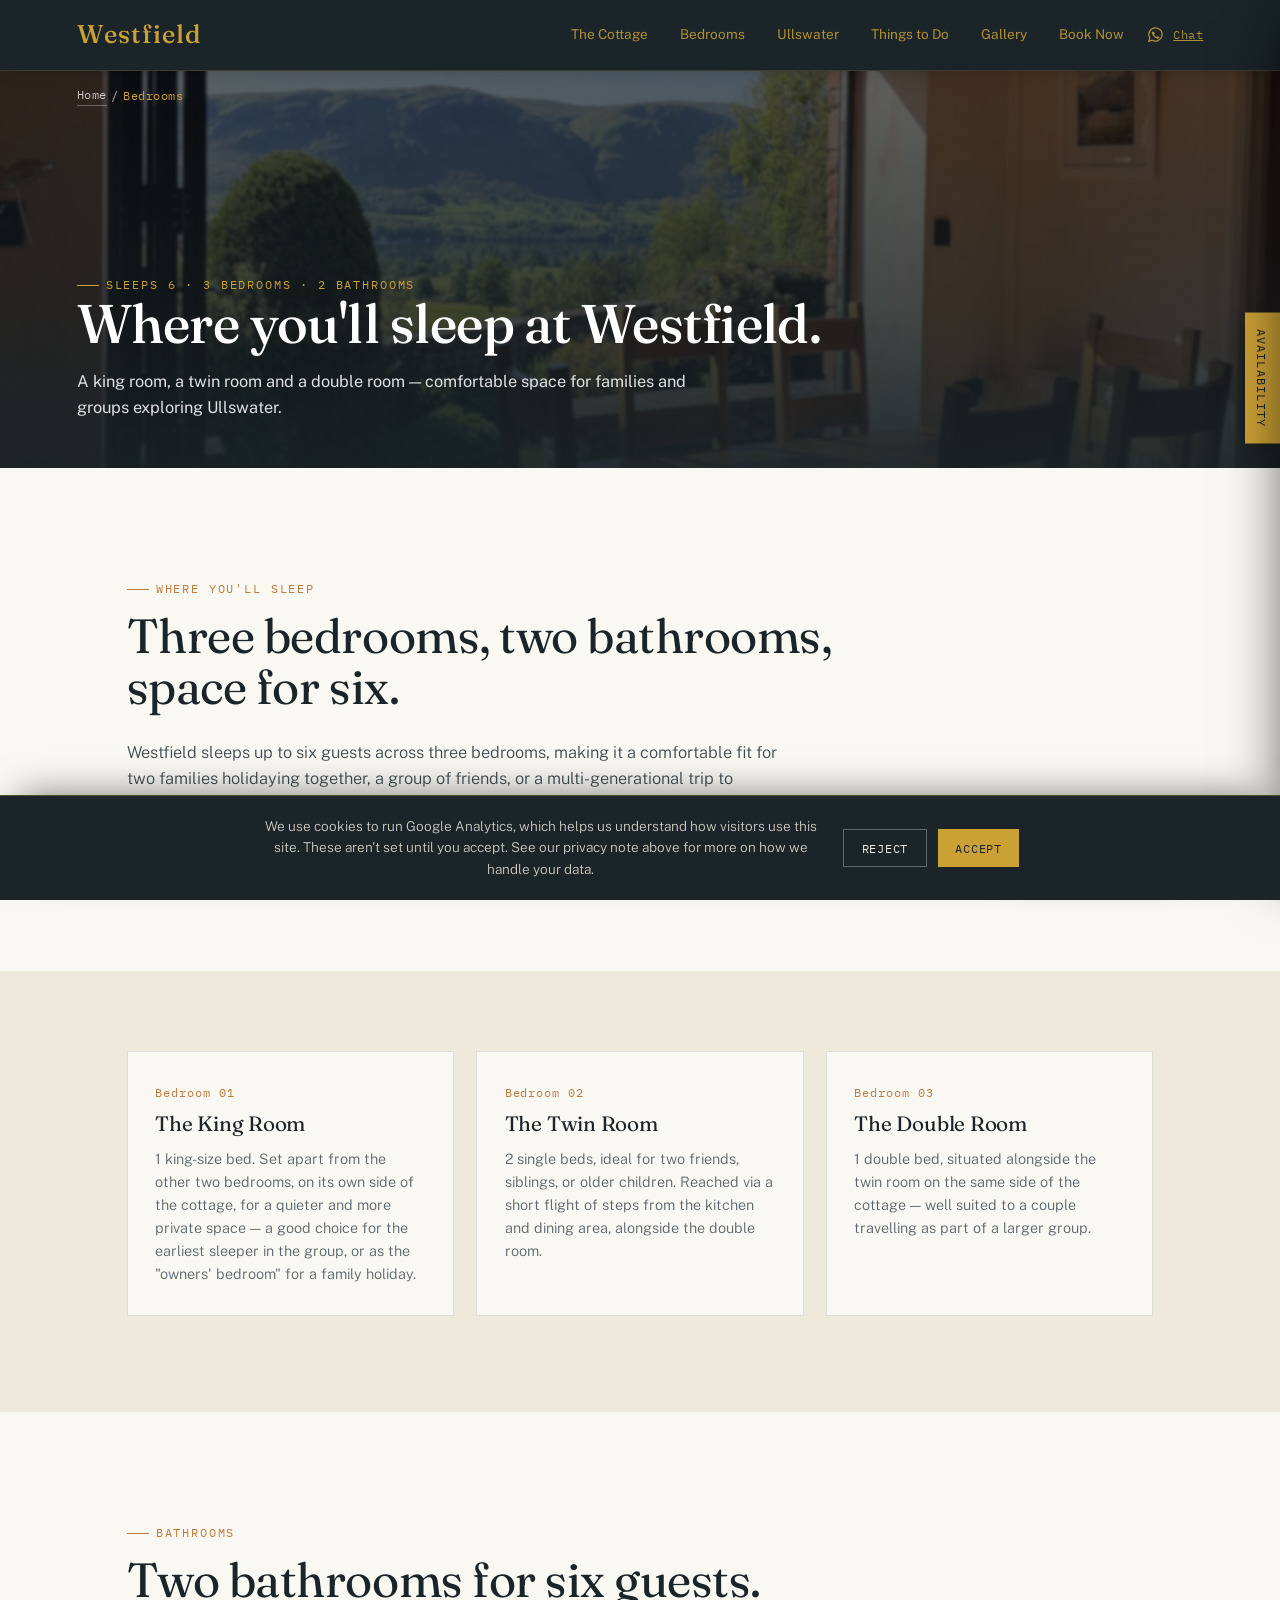
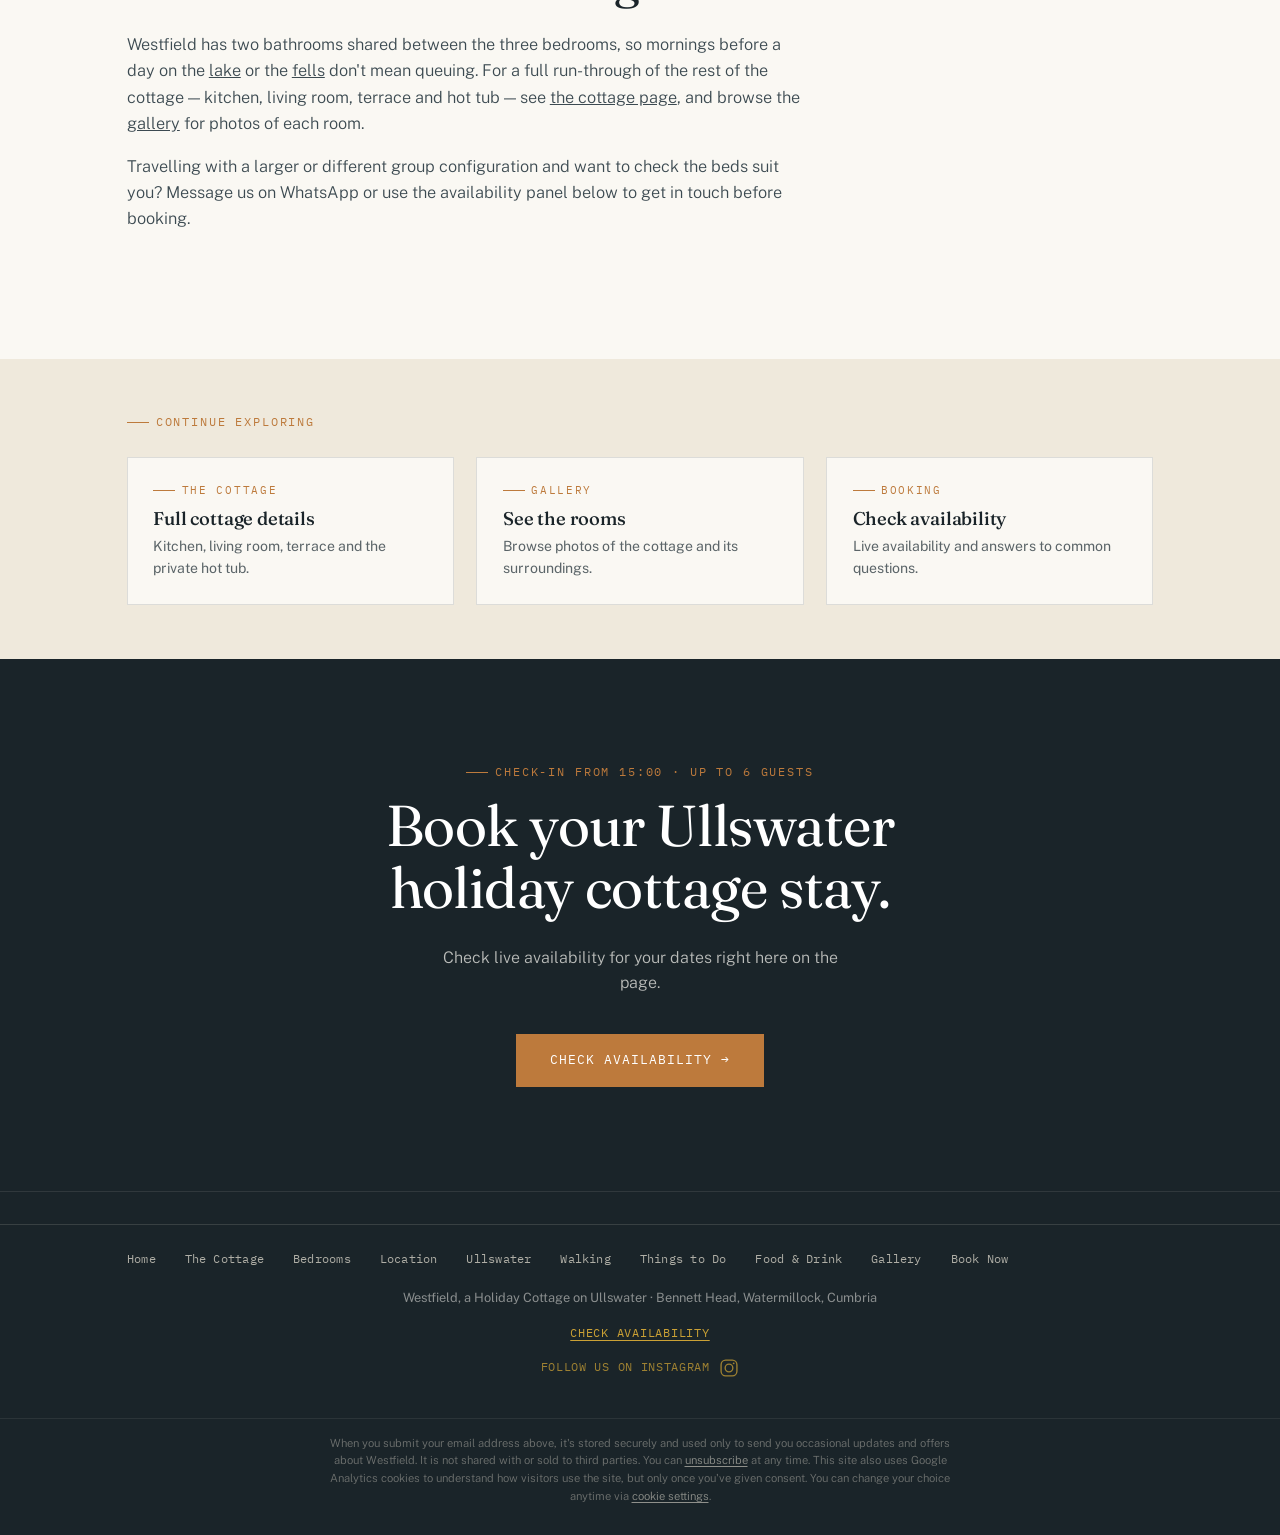
==== commit e04847c9: "Add files via upload" ====
--- a/bedrooms.html
+++ b/bedrooms.html
@@ -847,8 +847,6 @@
     max-height:560px;
     overflow:hidden;
     color:#fff;
-    display:flex;
-    align-items:flex-end;
     margin-top:0;
   }
   .subhero-media{position:absolute; inset:0; z-index:0; overflow:hidden; background:#1a2429;}
@@ -860,7 +858,7 @@
     position:absolute; inset:0; z-index:1;
     background:linear-gradient(180deg, rgba(26,36,41,0.15) 0%, rgba(26,36,41,0.55) 65%, rgba(26,36,41,0.88) 100%);
   }
-  .subhero-content{position:relative; z-index:2; width:100%; padding:6.5rem 6vw 3rem;}
+  .subhero-content{position:absolute; left:0; right:0; bottom:0; z-index:2; padding:0 6vw 3rem;}
   .subhero-content .eyebrow{color:var(--gold);}
   .subhero-content .eyebrow::before{background:var(--gold);}
   .subhero-content h1{font-size:clamp(2rem, 5vw, 3.4rem); color:#fff; max-width:820px;}
@@ -975,8 +973,8 @@
   .footer-sitemap a:hover{color:var(--gold);}
 
   @media (max-width:700px){
-    .subhero{height:44vh; min-height:320px;}
-    .breadcrumb{padding-top:5rem;}
+    .subhero{height:46vh; min-height:340px;}
+    .breadcrumb{padding-top:5.5rem;}
   }
 
 </style>
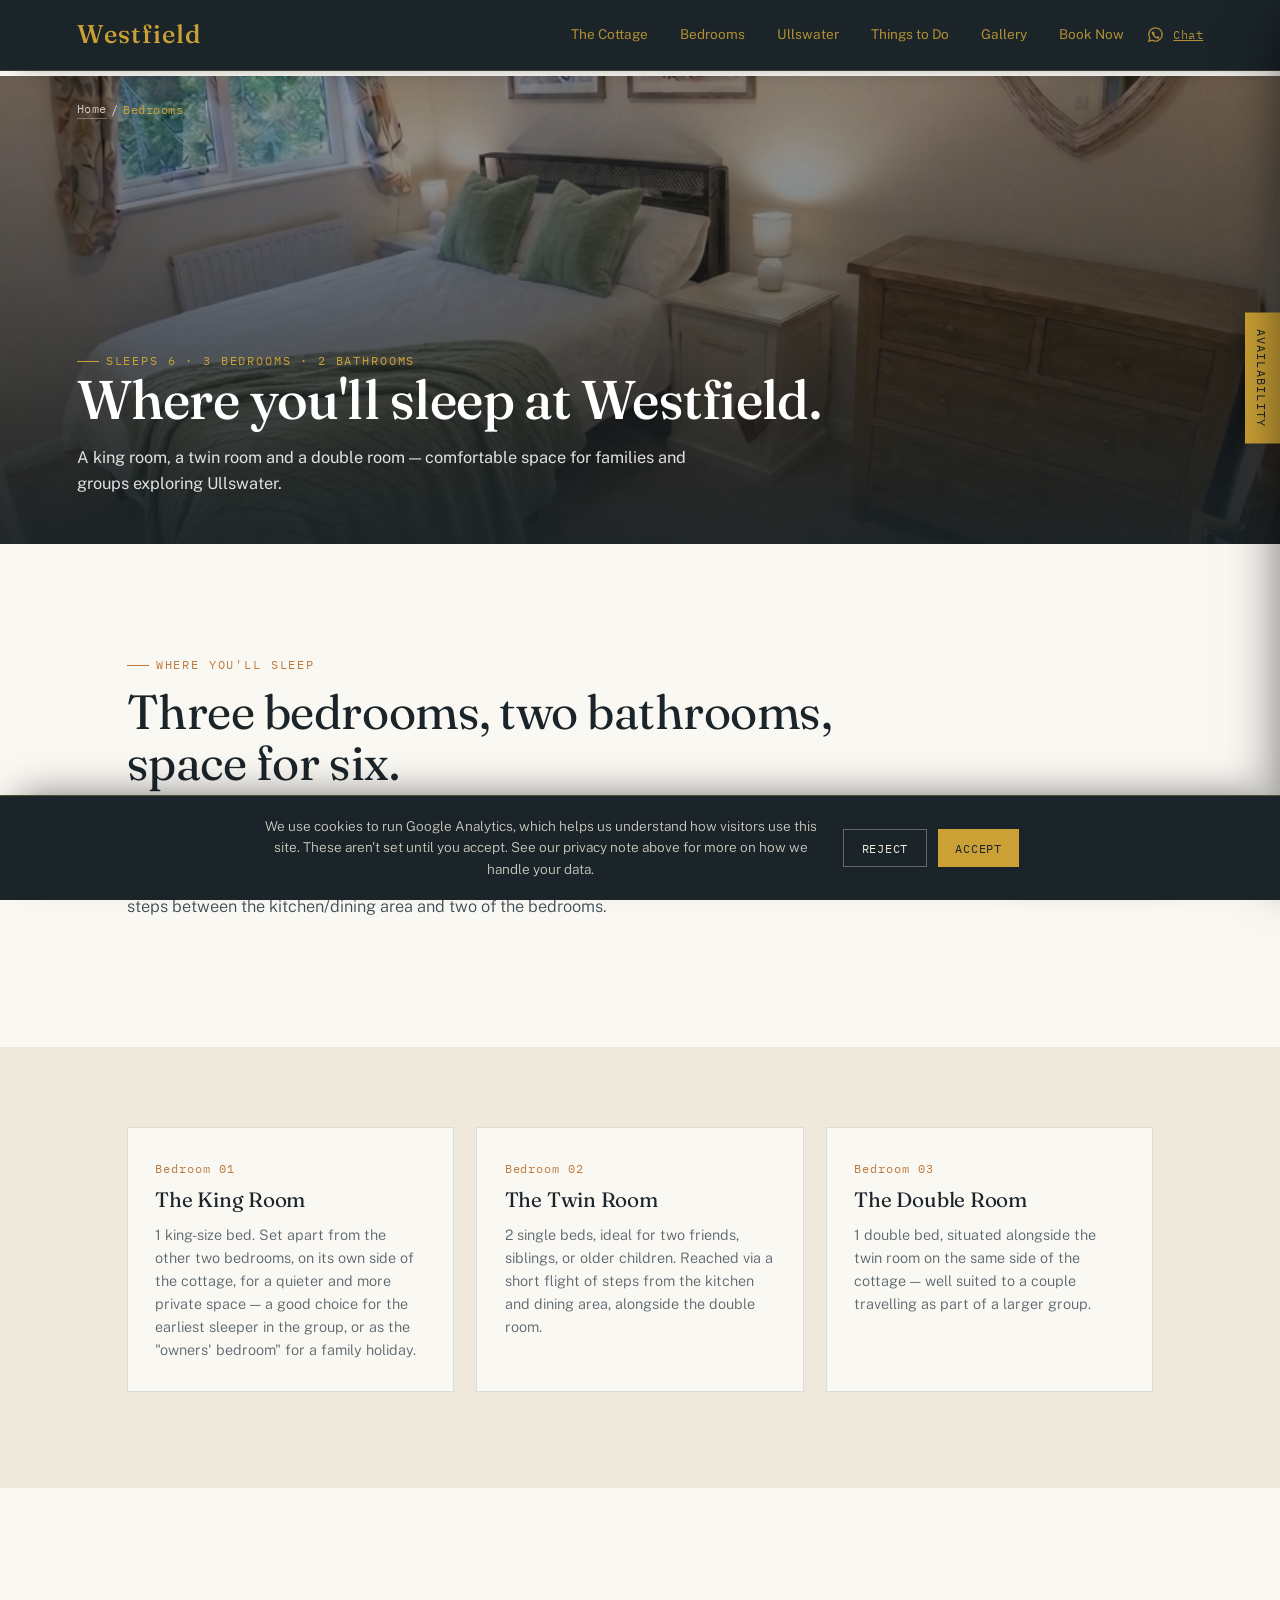
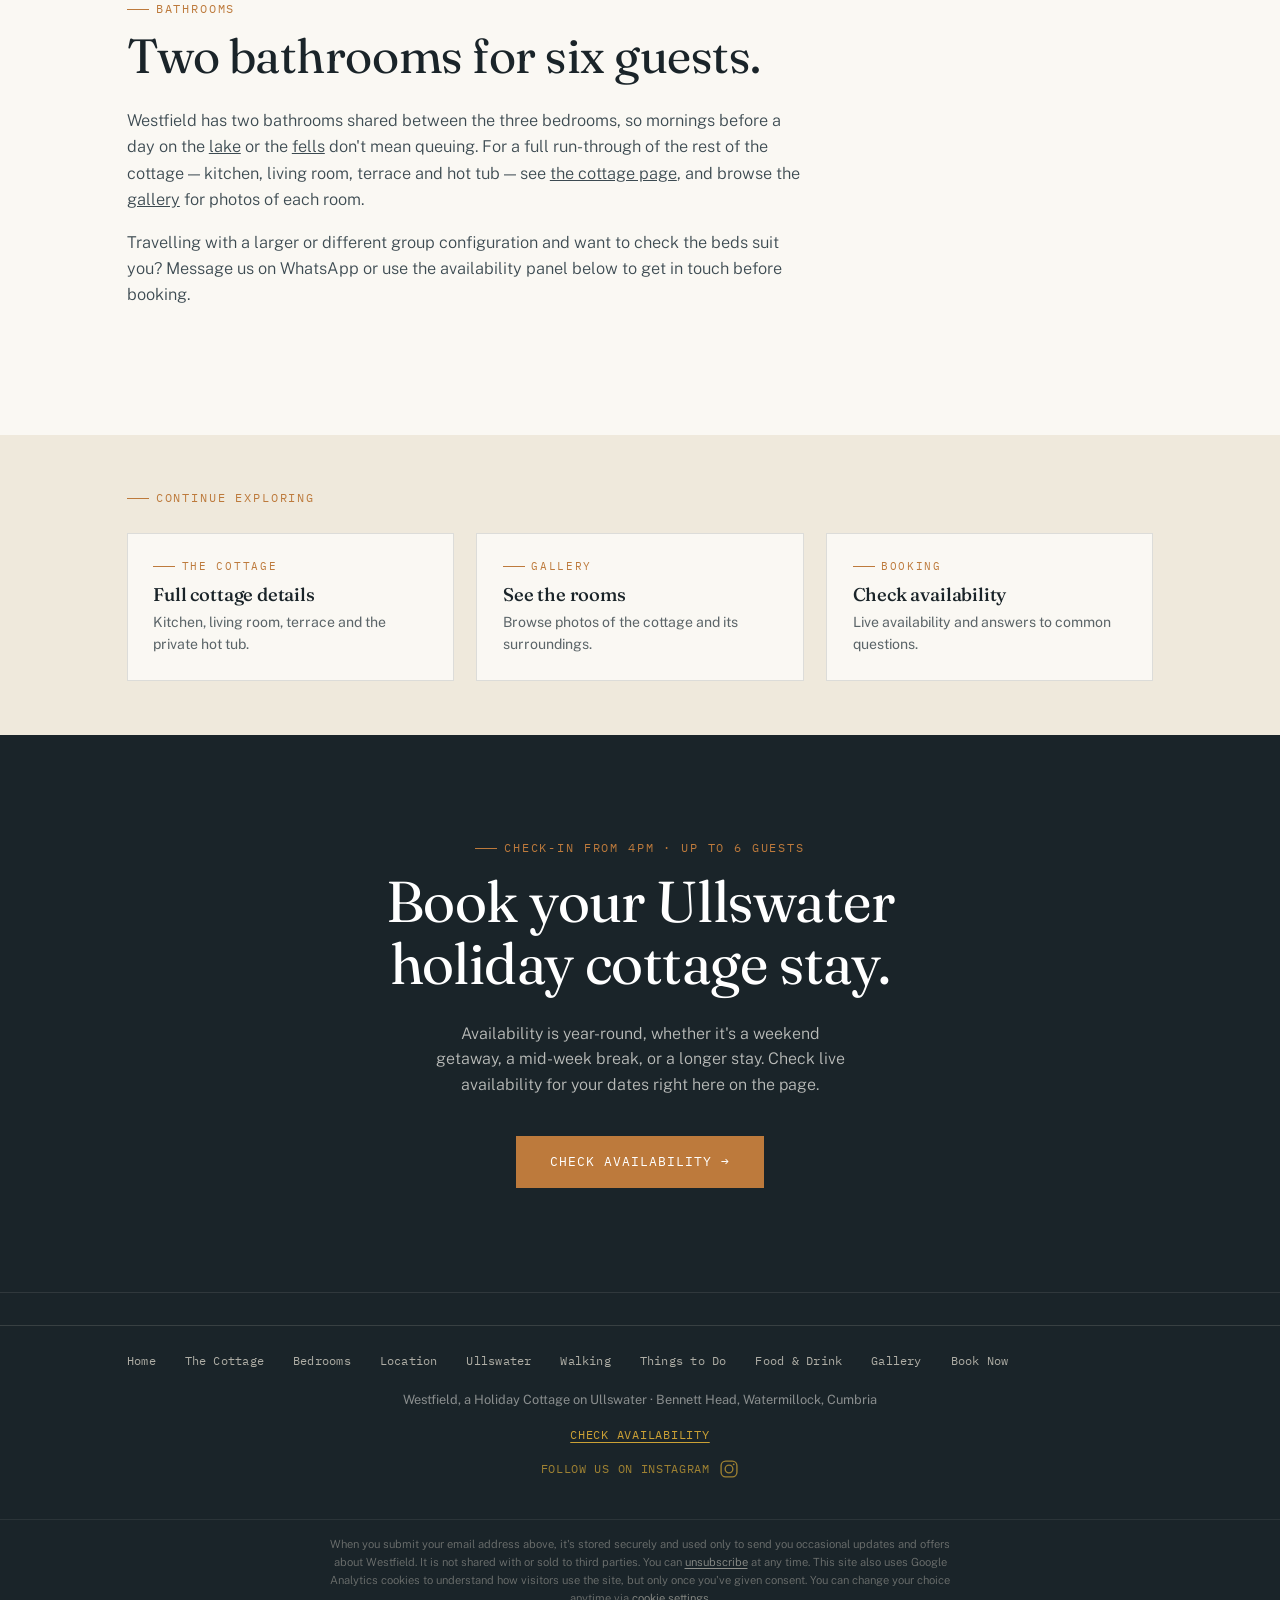
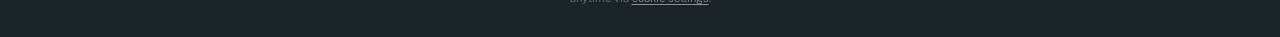
==== commit 0ac68030: "Add files via upload" ====
--- a/bedrooms.html
+++ b/bedrooms.html
@@ -12,7 +12,7 @@
 <meta property="og:description" content="Full bedroom details for Westfield: a king room, a twin room and a double room, with two bathrooms, sleeping up to six guests near Ullswater, Watermillock.">
 <meta property="og:type" content="website">
 <meta property="og:url" content="https://www.staywestfield.uk/bedrooms.html">
-<meta property="og:image" content="https://www.staywestfield.uk/images/dining_ullswater_view.jpg">
+<meta property="og:image" content="https://www.staywestfield.uk/images/front_bedroom_neutral.jpg">
 <meta property="og:locale" content="en_GB">
 <meta name="twitter:card" content="summary_large_image">
 <link rel="icon" href="images/logo.png">
@@ -847,7 +847,7 @@
     max-height:560px;
     overflow:hidden;
     color:#fff;
-    margin-top:0;
+    margin-top:76px;
   }
   .subhero-media{position:absolute; inset:0; z-index:0; overflow:hidden; background:#1a2429;}
   .subhero-media img{
@@ -869,7 +869,7 @@
     display:flex; flex-wrap:wrap; align-items:center; gap:0.4em;
     font-family:'IBM Plex Mono', monospace; font-size:0.72rem; letter-spacing:0.04em;
     color:rgba(255,255,255,0.75);
-    padding:5.4rem 6vw 0;
+    padding:1.5rem 6vw 0;
   }
   .breadcrumb a{color:rgba(255,255,255,0.75); text-decoration:none; border-bottom:1px solid rgba(255,255,255,0.3);}
   .breadcrumb a:hover{color:#fff; border-color:#fff;}
@@ -973,8 +973,8 @@
   .footer-sitemap a:hover{color:var(--gold);}
 
   @media (max-width:700px){
-    .subhero{height:46vh; min-height:340px;}
-    .breadcrumb{padding-top:5.5rem;}
+    .subhero{height:42vh; min-height:300px;}
+    .breadcrumb{padding-top:1.1rem;}
   }
 
 </style>
@@ -1039,7 +1039,7 @@
 </div>
 
 <section class="subhero">
-  <div class="subhero-media"><img src="images/dining_ullswater_view.jpg" alt="Interior of Westfield holiday cottage near Ullswater, Watermillock" loading="eager" fetchpriority="high" decoding="async"></div>
+  <div class="subhero-media"><img src="images/front_bedroom_neutral.jpg" alt="Bedroom at Westfield holiday cottage, Watermillock, near Ullswater" loading="eager" fetchpriority="high" decoding="async"></div>
   <div class="subhero-scrim"></div>
   <nav class="breadcrumb" aria-label="Breadcrumb">
     <a href="index.html">Home</a><span>/</span><span aria-current="page">Bedrooms</span>
@@ -1120,9 +1120,9 @@
   </div>
 </section><section class="cta" id="book">
   <div class="wrap">
-    <div class="eyebrow" style="justify-content:center;">Check-in from 15:00 · Up to 6 guests</div>
+    <div class="eyebrow" style="justify-content:center;">Check-in from 4pm · Up to 6 guests</div>
     <h2>Book your Ullswater holiday cottage stay.</h2>
-    <p>Check live availability for your dates right here on the page.</p>
+    <p>Availability is year-round, whether it's a weekend getaway, a mid-week break, or a longer stay. Check live availability for your dates right here on the page.</p>
     <a class="btn open-availability" href="#">Check Availability →</a>
   </div>
 </section>
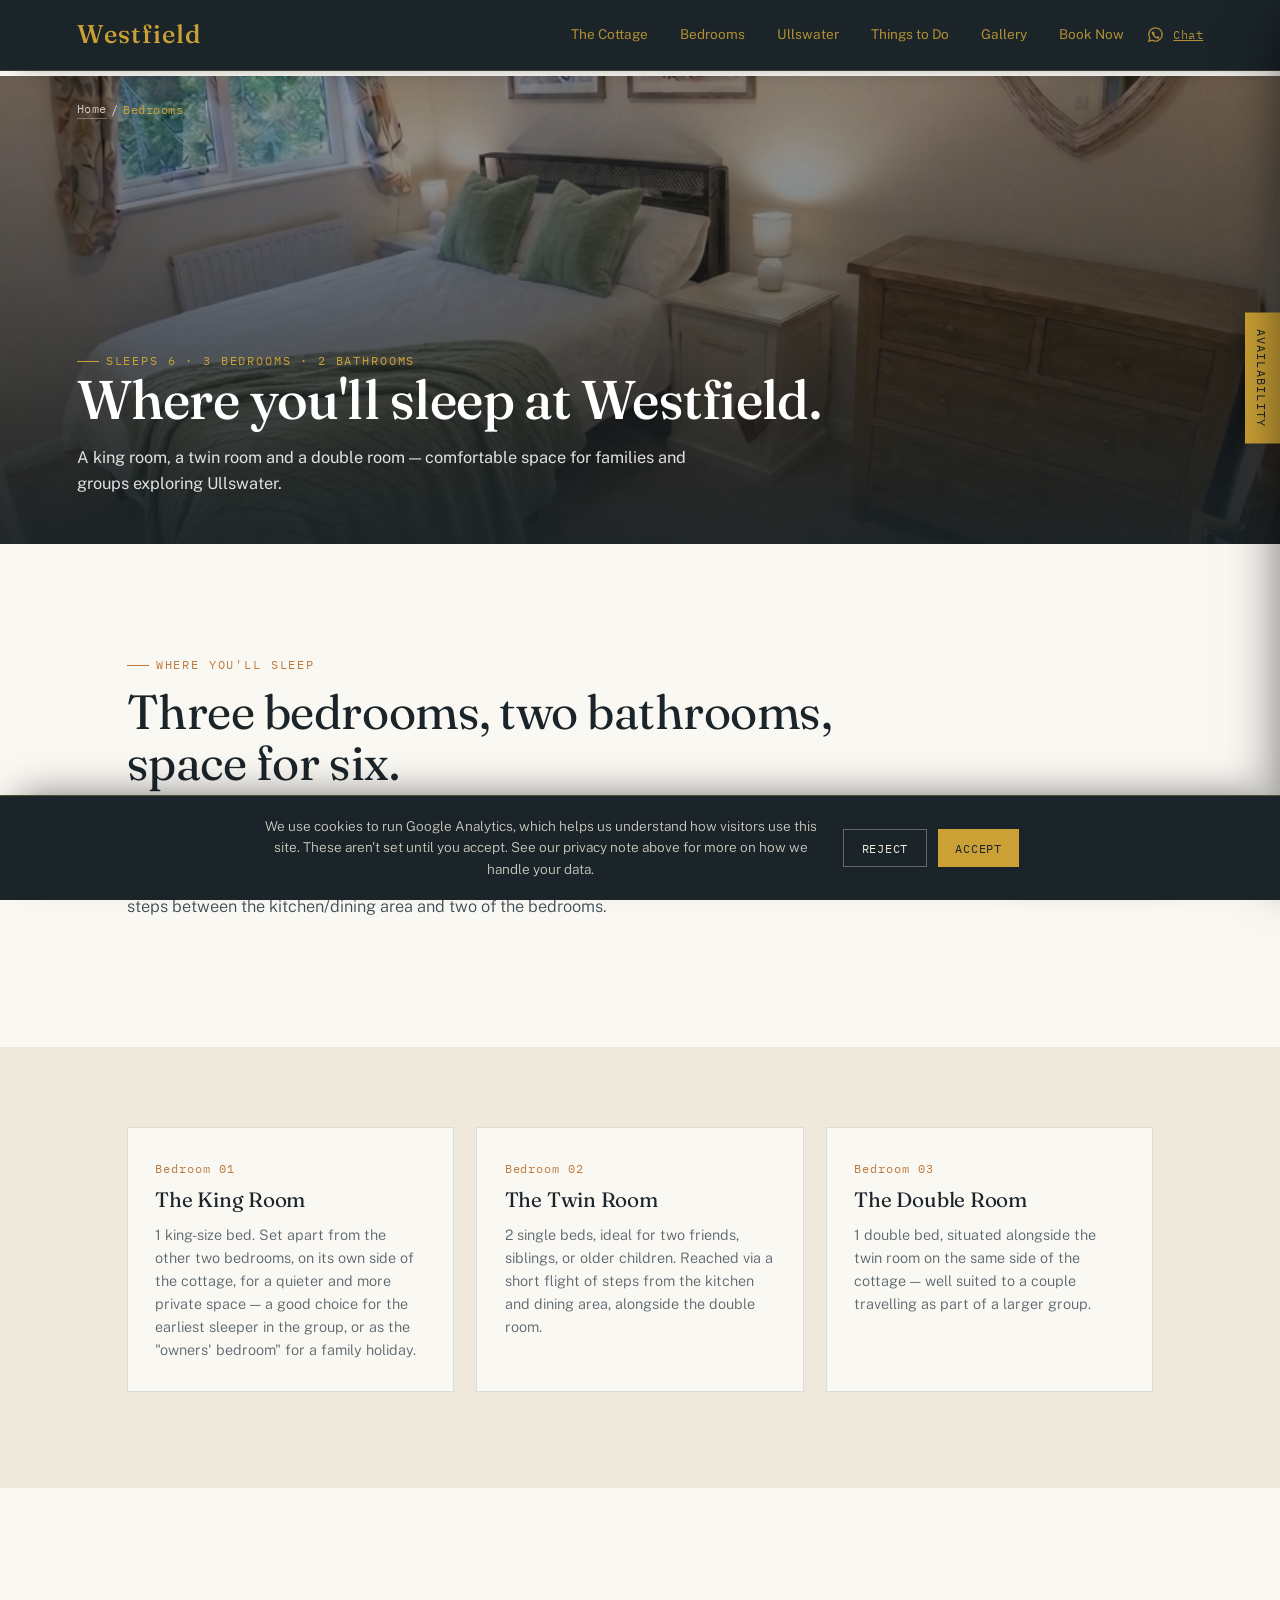
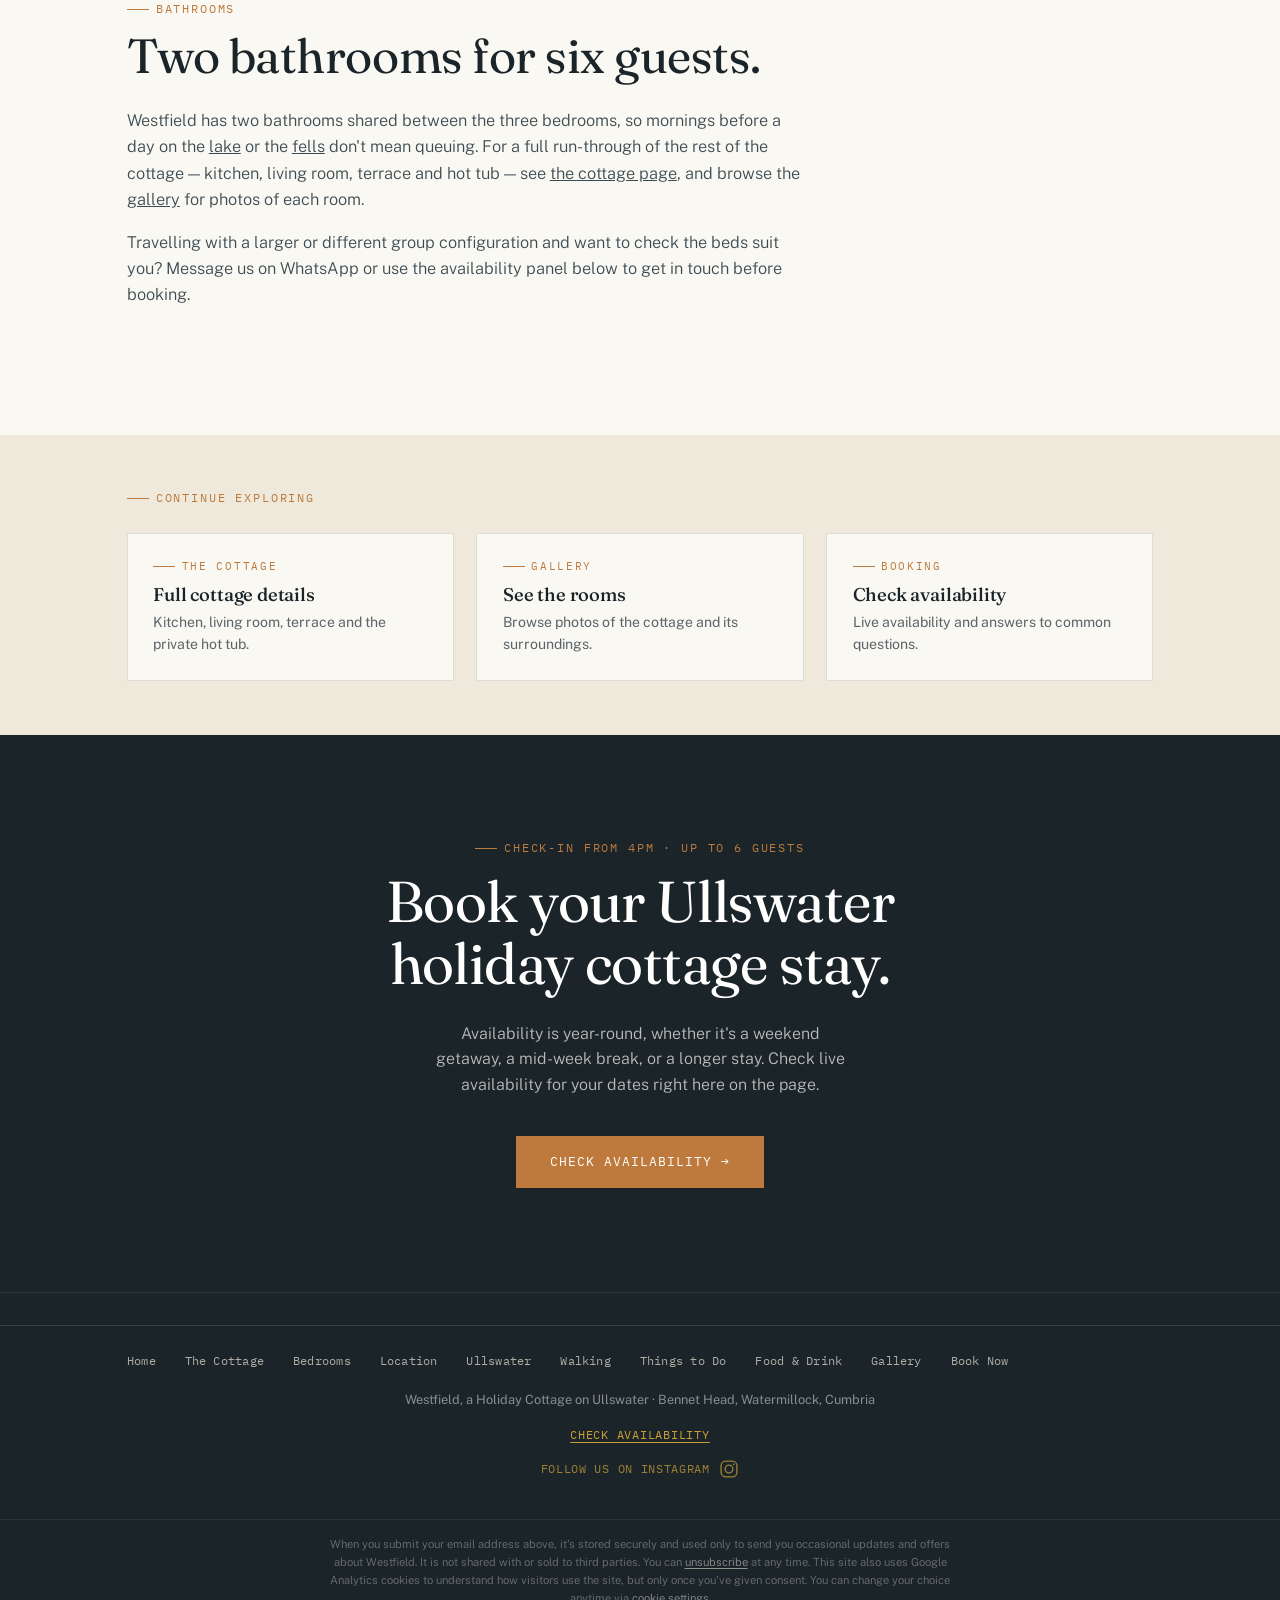
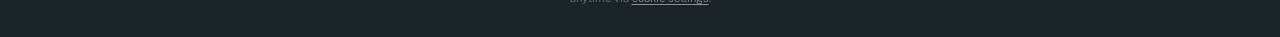
==== commit fb09f1c5: "Add files via upload" ====
--- a/bedrooms.html
+++ b/bedrooms.html
@@ -1143,7 +1143,7 @@
     </div>
   </nav>
   <div class="wrap footer-inner">
-    <span>Westfield, a Holiday Cottage on Ullswater · Bennett Head, Watermillock, Cumbria</span>
+    <span>Westfield, a Holiday Cottage on Ullswater · Bennet Head, Watermillock, Cumbria</span>
     <a href="#" class="open-availability footer-check-availability">Check Availability</a>
     <a href="https://www.instagram.com/westfieldonullswater/?utm_source=ig_web_button_share_sheet" target="_blank" rel="noopener" class="footer-social" aria-label="Follow Westfield on Instagram">
       <span class="footer-social-label">Follow us on Instagram</span>
